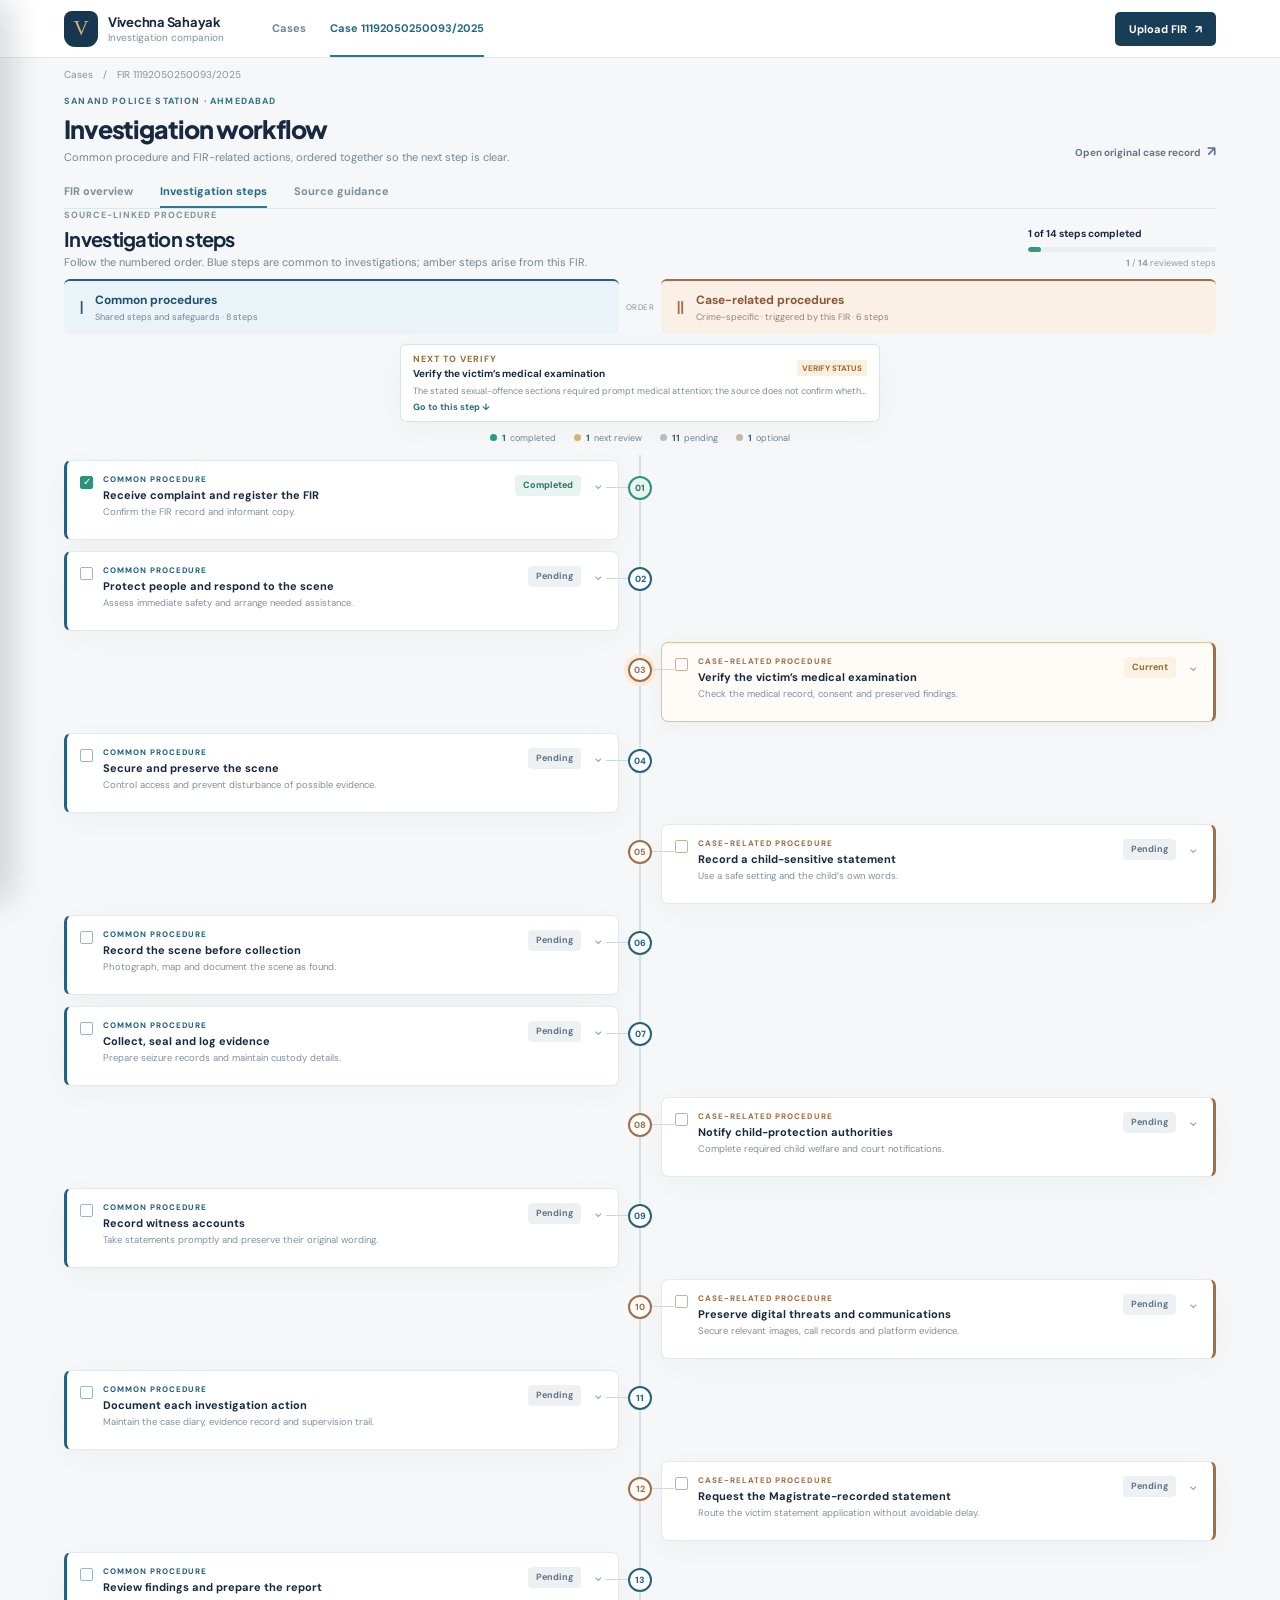
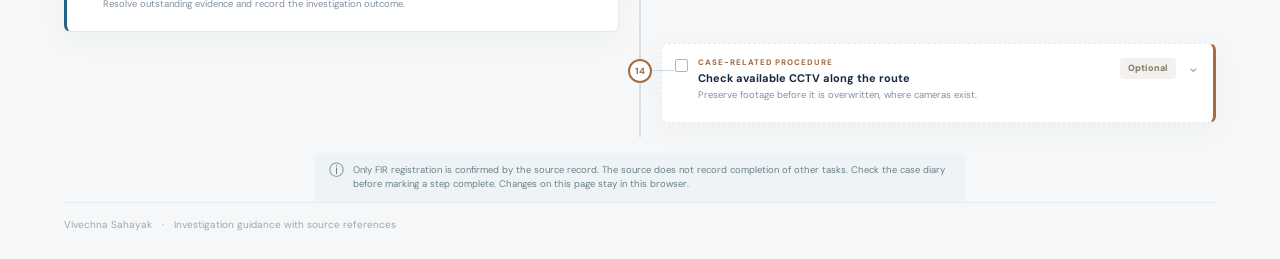
==== docs/cases/11192050250093-2025/index.html @ 2b7b2e68 "Integrate investigation timeline into case website" ====
<!doctype html>
<html lang="en">
<head>
  <meta charset="utf-8">
  <meta name="viewport" content="width=device-width, initial-scale=1">
  <meta name="theme-color" content="#15334b">
  <meta name="description" content="Case investigation workflow with clearly separated common and FIR-related procedures.">
  <title>Investigation workflow · FIR 11192050250093/2025 · Vivechna Sahayak</title>
  <link rel="icon" href="../../favicon.svg" type="image/svg+xml">
  <link rel="stylesheet" href="../../styles.css">
  <link rel="stylesheet" href="../../case.css">
</head>
<body class="case-page" data-case-data="../../case-data.json">
  <div class="shell">
    <div class="nav-edge" id="nav-edge"><button class="menu-trigger" id="menu-trigger" type="button" aria-label="Open case navigation" aria-controls="case-sidebar" aria-expanded="false"><span aria-hidden="true">☰</span></button><button class="nav-backdrop" id="nav-backdrop" type="button" aria-label="Close case navigation"></button>
      <aside class="sidebar" id="case-sidebar" aria-label="Case navigation"><a class="brand" href="../../index.html"><span class="brand-mark">V</span><span><strong>VIVECHNA SAHAYAK</strong><small>Investigation companion</small></span></a><div class="side-label">CASE NAVIGATION</div><nav class="side-nav" aria-label="Page sections"><a href="../../index.html"><span class="nav-icon">⌂</span> All cases</a><a href="#overview"><span class="nav-icon">⌑</span> FIR overview</a><a href="#workflow" class="active"><span class="nav-icon">Ⅱ</span> Investigation steps</a><a href="#library"><span class="nav-icon">▤</span> Source guidance</a></nav><div class="side-foot"><span class="secure-dot"></span> Local planning view <small>Completion changes stay in this browser.</small></div></aside>
    </div>
    <main id="top" class="main-content">
      <header class="site-header"><div class="header-inner"><a class="site-brand" href="../../index.html"><span class="site-brand-mark">V</span><span><strong>Vivechna Sahayak</strong><small>Investigation companion</small></span></a><nav aria-label="Main navigation"><a href="../../index.html">Cases</a><a class="active" href="#overview" aria-current="page">Case 11192050250093/2025</a></nav><a class="header-upload" href="http://200.234.38.244/">Upload FIR <span aria-hidden="true">↗</span></a></div></header>
      <div class="case-container">
        <div class="breadcrumb-row"><a href="../../index.html">Cases</a><span>/</span> FIR 11192050250093/2025</div>
        <div id="load-error" class="load-error" role="alert" hidden>Case guidance could not be loaded. Refresh this page to try again.</div>
        <div class="case-heading"><div><div class="eyebrow">SANAND POLICE STATION · AHMEDABAD</div><h1>Investigation workflow</h1><p>Common procedure and FIR-related actions, ordered together so the next step is clear.</p></div><a class="source-link" href="http://200.234.38.244/cases/11192050250093-2025/index.html" target="_blank" rel="noopener noreferrer">Open original case record <span aria-hidden="true">↗</span></a></div>
        <nav class="case-tabs" id="case-tabs" role="tablist" aria-label="Case sections"><a href="#overview" id="tab-overview" role="tab" aria-controls="overview" aria-selected="false">FIR overview</a><a href="#workflow" id="tab-workflow" role="tab" class="active" aria-controls="workflow" aria-selected="true">Investigation steps</a><a href="#library" id="tab-library" role="tab" aria-controls="library" aria-selected="false">Source guidance</a></nav>

        <section id="overview" class="fir-overview" role="tabpanel" aria-labelledby="tab-overview" hidden><div class="overview-title"><span class="overview-symbol">§</span><div><span class="label">FIR OVERVIEW</span><h2 id="overview-heading">11192050250093/2025</h2><p>Sanand Police Station · Ahmedabad District</p></div></div><div class="overview-route"><span class="label">CASE-RELATED ROUTE</span><strong>Child sexual offences · POCSO</strong><small>Also review abduction and digital evidence actions</small></div><div class="overview-sections"><span class="label">SECTIONS STATED ON FIR</span><p id="section-list">Loading…</p></div></section>

        <section class="workflow-section" id="workflow" role="tabpanel" aria-labelledby="tab-workflow"><div class="workflow-heading"><div><span class="label">SOURCE-LINKED PROCEDURE</span><h2 id="workflow-heading">Investigation steps</h2><p>Follow the numbered order. Blue steps are common to investigations; amber steps arise from this FIR.</p></div><div class="progress-compact"><strong id="progress-copy">1 of 14 steps completed</strong><div class="progress-track" role="progressbar" aria-label="Investigation progress" aria-valuemin="0" aria-valuemax="14" aria-valuenow="1" id="progress-bar"><span id="progress-fill"></span></div><span><b id="progress-done">1</b> / <b id="progress-total">14</b> reviewed steps</span></div></div>
          <div class="classification" aria-label="Procedure categories"><div class="classification-common"><span class="classification-icon" aria-hidden="true">Ⅰ</span><div><strong>Common procedures</strong><small>Shared steps and safeguards · <span id="general-count">8 steps</span></small></div></div><span class="classification-middle">ORDER</span><div class="classification-specific"><span class="classification-icon" aria-hidden="true">Ⅱ</span><div><strong>Case-related procedures</strong><small>Crime-specific · triggered by this FIR · <span id="specific-count">6 steps</span></small></div></div></div>
          <div class="timeline-now"><span class="label">NEXT TO VERIFY</span><strong id="next-title">Loading case guidance…</strong><span id="next-time"></span><p id="next-reason"></p><button id="jump-next" type="button">Go to this step <span aria-hidden="true">↓</span></button></div>
          <div class="status-guide" aria-label="Step status legend"><span><i class="key-dot done"></i><b id="count-complete">1</b> completed</span><span><i class="key-dot current"></i><b id="count-current">1</b> next review</span><span><i class="key-dot pending"></i><b id="count-pending">11</b> pending</span><span><i class="key-dot optional"></i><b id="count-optional">1</b> optional</span></div>
          <div class="timeline-track" id="timeline-rows" aria-label="Investigation procedure timeline"></div>
          <div class="record-note"><span aria-hidden="true">ⓘ</span><p>Only FIR registration is confirmed by the source record. The source does not record completion of other tasks. Check the case diary before marking a step complete. Changes on this page stay in this browser.</p></div>
        </section>

        <section class="library" id="library" role="tabpanel" aria-labelledby="tab-library" hidden><div class="library-heading"><div><div class="section-kicker">COMPLETE SOURCE MATERIAL</div><h2>Full investigation guidance</h2><p id="library-intro">All original guidance entries remain available here, including detailed actions, legal basis and citations.</p></div><span class="library-total" id="library-total"></span></div><div class="library-controls"><label class="search-wrap"><span aria-hidden="true">⌕</span><span class="sr-only">Search guidance</span><input id="library-search" type="search" placeholder="Search steps, sections, sources…"></label><select id="library-group" aria-label="Filter guidance group"><option value="">All groups</option></select></div><div id="library-results" class="library-results" aria-live="polite"></div><button id="library-more" class="more-button" type="button" hidden>Show more guidance</button><p class="library-footnote"><span id="source-count">854</span> redacted source entries · <a href="http://200.234.38.244/cases/11192050250093-2025/index.html" target="_blank" rel="noopener noreferrer">Open full original case record ↗</a></p></section>
      </div>
      <footer class="footer">Vivechna Sahayak <span>·</span> Investigation guidance with source references</footer>
    </main>
  </div>
  <script src="../../app.js" defer></script>
</body>
</html>
---- docs/styles.css ----
@import url('https://fonts.googleapis.com/css2?family=DM+Sans:wght@400;500;600;700&family=Plus+Jakarta+Sans:wght@500;600;700;800&display=swap');
:root{--ink:#172940;--muted:#6d7d8f;--navy:#122338;--navy-2:#1d344e;--line:#e4e9ec;--paper:#fff;--bg:#f6f8f8;--teal:#178579;--teal-soft:#e8f4f1;--gold:#d9aa67;--amber:#ad7333;--amber-soft:#fbf4e8;--shadow:0 7px 30px rgba(25,50,67,.035);font-family:'DM Sans',Arial,sans-serif;color:var(--ink);background:var(--bg)}*{box-sizing:border-box}html{scroll-behavior:smooth}body{margin:0;min-width:320px}button,input,select{font:inherit}button{cursor:pointer}a{color:inherit;text-decoration:none}.sr-only{position:absolute;width:1px;height:1px;padding:0;margin:-1px;overflow:hidden;clip:rect(0,0,0,0);white-space:nowrap;border:0}.shell{display:flex;min-height:100vh}.sidebar{width:248px;flex:0 0 248px;background:var(--navy);color:#eff4f7;position:sticky;top:0;height:100vh;padding:32px 15px 24px;display:flex;flex-direction:column}.brand{display:flex;align-items:center;gap:11px;padding:0 14px 35px}.brand-mark{display:grid;place-items:center;width:33px;height:39px;border:1.5px solid var(--gold);border-radius:10px 10px 14px 14px;color:var(--gold);font-family:Georgia,serif;font-size:19px;font-weight:700}.brand strong{display:block;font-size:11px;letter-spacing:.11em}.brand small{display:block;color:#91a4b6;font-size:10px;margin-top:3px}.side-label{font-size:9px;letter-spacing:.18em;font-weight:700;color:#91a4b6;padding:0 16px 12px}.case-nav-card{display:flex;gap:9px;align-items:flex-start;background:#1e344a;border:1px solid #2a4259;border-radius:9px;padding:13px 11px;margin:0 3px 23px}.case-dot{height:7px;width:7px;border-radius:50%;background:#7bc9af;box-shadow:0 0 0 3px #385b5c;margin-top:5px;flex:0 0 auto}.case-nav-card strong{display:block;font-size:10px;font-weight:700;line-height:1.5}.case-nav-card small{display:block;color:#aebfcc;font-size:10px;margin-top:3px}.side-nav{display:grid;gap:3px}.side-nav a{height:40px;display:flex;align-items:center;gap:13px;padding:0 15px;border-radius:6px;color:#afc0ce;font-size:12px;font-weight:600}.side-nav a:hover,.side-nav a:focus-visible{background:#233b54;color:#fff}.side-nav a.active{background:#29445d;color:#fff;box-shadow:inset 3px 0 var(--gold)}.nav-icon{width:17px;text-align:center;font-family:Georgia,serif;font-size:16px;color:#98b4c6}.side-foot{margin-top:auto;color:#d8e3e9;border-top:1px solid #2b4257;padding:20px 14px 0;font-size:11px;line-height:1.5}.side-foot small{display:block;color:#8da2b3;margin:5px 0 0 13px;font-size:10px}.secure-dot{display:inline-block;width:6px;height:6px;background:#7bc9af;border-radius:50%;margin-right:7px}.main-content{min-width:0;flex:1;padding:0 42px}.topbar{height:72px;display:flex;align-items:center;justify-content:space-between;border-bottom:1px solid var(--line);gap:12px}.breadcrumbs{color:#8794a1;font-size:11px;white-space:nowrap;overflow:hidden;text-overflow:ellipsis}.breadcrumbs span{padding:0 10px;color:#c2cbd1}.breadcrumbs strong{color:#52687b;font-weight:700}.source-link{font-size:11px;font-weight:700;color:#61778b;white-space:nowrap}.source-link:hover{text-decoration:underline}.source-link span{font-size:14px;margin-left:4px}.page-intro{display:flex;align-items:end;justify-content:space-between;gap:20px;padding:35px 0 26px}.eyebrow,.section-kicker{font-size:10px;letter-spacing:.15em;color:#99734b;font-weight:800}.eyebrow-line{display:inline-block;width:15px;height:1px;background:var(--gold);vertical-align:middle;margin-right:7px}.eyebrow-separator{padding:0 5px;color:#aeb9c0}h1,h2,h3,p{margin-top:0}h1,h2,h3{font-family:'Plus Jakarta Sans',Arial,sans-serif}h1{font-size:31px;letter-spacing:-.045em;margin:9px 0 7px;font-weight:800}.page-intro p{font-size:12px;color:var(--muted);margin:0;max-width:600px;line-height:1.7}.case-id{text-align:right;white-space:nowrap;padding-bottom:1px}.case-id small{display:block;font-size:9px;letter-spacing:.13em;color:#8b99a5;font-weight:800}.case-id strong{display:block;font-size:13px;margin:7px 0 2px;letter-spacing:.01em}.case-id span{font-size:11px;color:var(--muted)}.case-strip{background:#fff;border:1px solid var(--line);border-radius:9px;box-shadow:var(--shadow);display:flex;align-items:center;justify-content:space-between;gap:18px;padding:15px 20px;margin-bottom:27px}.case-strip>div:first-child{display:flex;align-items:center;gap:14px}.strip-icon{width:37px;height:37px;border-radius:7px;display:grid;place-items:center;color:#285f67;background:#eaf4f2;font-family:Georgia,serif;font-size:20px}.case-strip small{display:block;font-size:9px;color:var(--teal);font-weight:800;letter-spacing:.12em;margin-bottom:4px}.case-strip strong{font-size:12px}.case-strip p{font-size:10px;color:var(--muted);margin:3px 0 0}.case-strip-meta{text-align:right;border-left:1px solid var(--line);padding-left:20px;max-width:310px}.case-strip-meta span{display:block;color:#95a0a9;font-size:9px;margin-bottom:5px}.case-strip-meta strong{font-size:10px;line-height:1.5}.workspace{display:grid;grid-template-columns:minmax(0,1fr) 250px;gap:27px;align-items:start;max-width:1450px;margin:auto}.workflow-column{min-width:0}.attention-card{min-height:119px;background:#fefcf7;border:1px solid #eadcc2;border-left:3px solid var(--gold);box-shadow:var(--shadow);border-radius:8px;padding:21px 21px 17px;display:flex;gap:15px;position:relative;margin-bottom:31px}.attention-icon{width:29px;height:29px;flex:0 0 auto;border-radius:6px;background:#f9ecd7;color:#9b6d34;display:grid;place-items:center;font-size:17px}.attention-label{font-size:9px;letter-spacing:.13em;font-weight:800;color:#aa7b42;margin-bottom:6px}.attention-card h2{font-size:14px;line-height:1.4;letter-spacing:-.015em;margin:0 110px 5px 0}.attention-card p{font-size:11px;line-height:1.5;color:#6f7a83;margin:0 90px 5px 0}.text-action{border:0;background:none;color:#91622c;font-size:10px;font-weight:800;padding:0}.text-action:hover{text-decoration:underline}.text-action span{margin-left:3px}.attention-time{position:absolute;top:22px;right:20px;background:#fbf0df;color:#986c35;font-size:9px;font-weight:800;padding:5px 8px;border-radius:4px}.section-heading{display:flex;align-items:flex-start;gap:13px;margin-bottom:15px;scroll-margin-top:24px}.section-heading.second{margin-top:35px}.section-no{width:32px;height:32px;flex:0 0 32px;background:#e5eaf0;color:#365370;border-radius:6px;display:grid;place-items:center;font-size:11px;font-weight:800}.section-no.teal{background:#e5f2ef;color:var(--teal)}.teal-text{color:var(--teal)}.section-kicker{font-size:9px;letter-spacing:.14em;margin:0 0 5px}.section-heading h2,.library h2{font-size:17px;letter-spacing:-.03em;margin:0 0 4px}.section-heading p,.library-heading p{font-size:10.5px;color:#87939e;line-height:1.6;margin:0}.step-count{margin-left:auto;font-size:10px;color:#657889;background:#edf0f2;border-radius:4px;white-space:nowrap;padding:5px 7px}.timeline{position:relative;padding-left:17px}.timeline:before{content:'';position:absolute;left:10px;top:19px;bottom:26px;width:1px;background:#d9e2e6}.timeline.specific-line:before{background:#d5e9e4}.step-item{position:relative;margin-bottom:8px}.step-node{position:absolute;left:-17px;top:20px;width:21px;height:21px;background:var(--bg);border-radius:50%;z-index:2;display:grid;place-items:center;color:#a3b0b9;font-weight:800;font-size:11px}.step-item.complete .step-node{background:var(--teal);color:#fff;font-size:12px}.step-item.current .step-node{background:#eac58d;color:#5b462d;border:3px solid var(--bg);box-shadow:0 0 0 2px #e5c58f}.step-card{display:block;background:var(--paper);border:1px solid var(--line);border-radius:7px;box-shadow:var(--shadow);overflow:hidden}.step-item.current .step-card{border-color:#dec69d;box-shadow:0 4px 17px rgba(177,132,72,.07)}.step-item.specific.current .step-card{border-color:#a9d6ce}.step-item.optional .step-card{border-style:dashed}.step-card summary{list-style:none;display:flex;align-items:center;gap:12px;padding:15px 15px;cursor:pointer;min-height:66px}.step-card summary::-webkit-details-marker{display:none}.step-card summary:hover{background:#fafcfc}.step-order{font-size:10px;color:#9aa7b0;font-weight:800;min-width:19px}.step-main{flex:1;min-width:0}.step-main strong{display:block;font-size:11.5px;line-height:1.35;font-weight:700}.step-main small{display:block;color:#81909e;font-size:10px;margin-top:4px;line-height:1.4}.badge{font-size:9px;font-weight:800;line-height:1;white-space:nowrap;padding:6px 8px;border-radius:4px}.badge.complete{color:#247c6e;background:#e8f4f0}.badge.current{color:#9c6d32;background:#fcf2e3}.badge.pending{color:#657688;background:#eef1f4}.badge.optional{color:#857868;background:#f3f1ee}.chevron{color:#9eabb5;margin-left:1px;font-size:15px;transition:transform .2s}.step-card[open] .chevron{transform:rotate(180deg)}.step-detail{border-top:1px solid var(--line);padding:14px 17px 16px 46px;color:#4f6172}.step-detail p{font-size:11px;line-height:1.6;margin:0 0 12px}.detail-label{font-size:9px;font-weight:800;letter-spacing:.11em;color:#8492a0;margin:0 0 7px}.source-actions{display:grid;gap:6px;padding-left:15px;margin:0 0 13px;font-size:10.5px;line-height:1.5}.source-actions li{padding-left:2px}.source-citations{display:flex;flex-wrap:wrap;gap:5px;margin:0 0 12px}.citation-tag{background:#eef2f4;color:#596d7e;border-radius:4px;font-size:9px;padding:4px 6px}.detail-foot{display:flex;align-items:center;justify-content:space-between;gap:10px}.detail-foot small{font-size:9.5px;color:#81909d}.complete-button{border:1px solid #bcd6cf;background:#f4faf8;border-radius:4px;color:#217a6e;font-size:10px;font-weight:800;padding:7px 10px;white-space:nowrap}.complete-button:hover{background:#e6f3ee}.complete-button.undo{color:#667b89;border-color:#d9e1e5;background:#fff}.insight-column{position:sticky;top:22px;display:grid;gap:13px}.progress-panel,.context-panel{background:#fff;border:1px solid var(--line);border-radius:8px;padding:19px;box-shadow:var(--shadow)}.panel-top{display:flex;justify-content:space-between;align-items:center;color:#7e8d9b;font-size:9px;font-weight:800;letter-spacing:.13em}.panel-more{font-size:19px;line-height:.5;color:#a9b5bd}.progress-number{margin-top:22px;display:flex;align-items:baseline;gap:6px}.progress-number strong{font-family:'Plus Jakarta Sans';font-size:37px;letter-spacing:-.07em;line-height:1}.progress-number span{font-size:13px;color:#99a5af}.progress-panel>p{font-size:10px;color:#83909a;margin:8px 0 14px}.progress-track{height:6px;background:#e9eff0;border-radius:99px;overflow:hidden}.progress-track span{display:block;background:#2b9a89;width:7.14%;height:100%;border-radius:99px;transition:width .2s}.progress-breakdown{display:grid;gap:12px;margin-top:21px;font-size:10px;color:#71818f}.progress-breakdown>span{display:flex;align-items:center;gap:7px}.progress-breakdown b{color:#2d4252;font-weight:700}.key-dot{display:inline-block;width:7px;height:7px;border-radius:50%;margin-right:1px}.key-dot.done{background:#2a9b8d}.key-dot.current{background:#dab377}.key-dot.pending{background:#b5c0c8}.context-panel{padding:19px}.context-panel dl{margin:18px 0 0}.context-panel dl div{display:flex;align-items:start;justify-content:space-between;gap:8px;margin-top:14px}.context-panel dt{font-size:10px;color:#9aa5ae}.context-panel dd{font-size:10px;color:#344c61;text-align:right;margin:0;font-weight:700}.status-note{display:flex;gap:8px;color:#7f8d98;padding:8px 6px;font-size:10px;line-height:1.6}.status-note span{font-size:15px;flex:0 0 auto}.status-note p{margin:0}.library{margin:39px 0 55px;border:1px solid var(--line);background:#fff;border-radius:8px;box-shadow:var(--shadow);padding:21px;scroll-margin-top:24px}.library-heading{display:flex;gap:15px;justify-content:space-between}.library-total{font-size:9px;white-space:nowrap;padding:6px 8px;height:max-content;border-radius:4px;background:#ecf1f2;color:#607687}.library-controls{display:flex;gap:8px;margin:18px 0 11px}.search-wrap{display:flex;align-items:center;gap:7px;border:1px solid #dce4e7;border-radius:5px;padding:0 10px;flex:1;color:#8499a7}.search-wrap span{font-size:20px}.search-wrap input{border:0;outline:none;background:transparent;min-width:0;width:100%;height:36px;font-size:11px;color:var(--ink)}.library select{height:38px;max-width:190px;border:1px solid #dce4e7;background:#fff;color:#50687a;border-radius:5px;font-size:10px;padding:0 8px}.library-result{border-top:1px solid #eef1f2}.library-result summary{list-style:none;display:flex;gap:9px;align-items:flex-start;padding:11px 2px;cursor:pointer}.library-result summary::-webkit-details-marker{display:none}.library-result summary:hover{color:#187f73}.library-result .result-arrow{font-size:12px;color:#8294a1;margin-top:1px}.library-result summary span:nth-child(2){flex:1}.library-result strong{display:block;font-size:11px;line-height:1.4}.library-result small{font-size:9px;color:#8798a5}.result-status{font-size:9px;color:#607588;background:#f0f3f4;border-radius:3px;padding:4px 6px;white-space:nowrap}.result-detail{padding:0 17px 13px;font-size:10.5px;color:#51677a;line-height:1.65}.result-detail p{margin:0 0 8px}.result-detail ul{padding-left:18px;margin:7px 0}.result-detail li{margin-bottom:4px}.result-detail h4{font-size:9px;letter-spacing:.08em;color:#7c8f9b;margin:12px 0 4px;text-transform:uppercase}.result-detail .citation-tag{display:inline-block;margin:2px 3px 2px 0}.more-button{width:100%;border:1px solid #dce5e8;border-radius:5px;background:#fff;color:#3d6470;font-size:10px;font-weight:800;padding:10px;margin-top:14px}.more-button:hover{background:#f4f8f8}.empty-results{font-size:11px;color:#7d8c98;padding:18px 0}.footer{font-size:10px;color:#9ba8b1;border-top:1px solid var(--line);padding:19px 0 30px;max-width:1450px;margin:auto}.footer span{padding:0 7px}.load-error{margin-top:15px;background:#fff3e8;color:#915329;border:1px solid #e9c49c;border-radius:5px;padding:12px;font-size:12px}
@media(max-width:1180px){.main-content{padding:0 28px}.workspace{grid-template-columns:minmax(0,1fr) 230px;gap:17px}.sidebar{width:220px;flex-basis:220px}.case-id{display:none}}
@media(max-width:900px){.sidebar{width:74px;flex-basis:74px;align-items:center;padding:20px 7px}.brand{padding:0 0 25px}.brand strong,.brand small,.side-label,.case-nav-card,.side-nav a:not(.active),.side-foot{display:none}.side-nav a.active{font-size:0;padding:0;width:42px;justify-content:center}.side-nav a.active .nav-icon{font-size:20px}.main-content{padding:0 22px}.workspace{grid-template-columns:1fr}.insight-column{position:static;grid-row:1;grid-template-columns:1fr 1fr}.status-note{grid-column:1/-1}.progress-panel,.context-panel{min-height:180px}}
@media(max-width:620px){.shell{display:block}.sidebar{position:static;width:100%;height:auto;display:flex;flex-direction:row;justify-content:space-between;padding:9px 14px}.brand{padding:0}.brand strong,.brand small{display:block}.side-nav{display:flex;gap:3px}.side-nav a{display:flex!important;width:32px!important;height:32px!important;font-size:0!important;padding:0!important;justify-content:center}.side-nav a .nav-icon{font-size:16px!important}.main-content{padding:0 15px}.topbar{height:50px}.breadcrumbs{font-size:9px}.source-link{font-size:9px}.page-intro{padding:23px 0 18px}.page-intro h1{font-size:26px}.page-intro p{font-size:11px}.case-strip{display:block;padding:13px;margin-bottom:17px}.case-strip-meta{max-width:none;text-align:left;margin-top:12px;padding:10px 0 0;border-left:0;border-top:1px solid var(--line)}.insight-column{grid-template-columns:1fr 1fr;gap:8px}.progress-panel,.context-panel{padding:12px;min-height:0}.progress-number{margin-top:13px}.progress-number strong{font-size:27px}.progress-breakdown{gap:6px;margin-top:12px}.context-panel dl{margin-top:11px}.context-panel dl div{margin-top:9px;display:block}.context-panel dd{text-align:left;margin-top:2px}.attention-card{margin-bottom:22px;padding:15px}.attention-card h2,.attention-card p{margin-right:0}.attention-time{position:static;align-self:start;white-space:nowrap}.section-heading h2,.library h2{font-size:15px}.step-count{display:none}.step-card summary{gap:8px;padding:12px 10px}.badge{font-size:8px;padding:5px 6px}.step-main strong{font-size:11px}.step-detail{padding:12px 12px 14px 38px}.library{padding:15px}.library-controls{display:block}.library select{margin-top:7px;max-width:none;width:100%}.footer{padding-bottom:20px}}
@media(prefers-reduced-motion:reduce){html{scroll-behavior:auto}.progress-track span,.chevron{transition:none}}
.key-dot.optional{background:#c8b9a3}.complete-button:disabled{cursor:default;opacity:.7}

/* The case workflow is one view within the wider system: navigation overlays it. */
.shell{display:block}
.main-content{width:100%;padding-inline:clamp(20px,3.2vw,54px)}
.nav-edge{position:fixed;inset:0 auto 0 0;width:14px;z-index:50}
.menu-trigger{position:absolute;inset:0 auto 0 0;width:14px;height:100%;padding:0;border:0;background:transparent;color:transparent;z-index:2}
.menu-trigger span{display:none}
.menu-trigger:focus-visible{width:34px;height:34px;background:var(--navy);color:#fff;outline:2px solid var(--gold);outline-offset:1px}
.menu-trigger:focus-visible span{display:inline}
.nav-edge .sidebar{position:absolute;inset:0 auto 0 0;display:flex;flex-direction:column;align-items:stretch;width:248px;height:100vh;min-height:0;padding:32px 15px 24px;transform:translateX(-100%);transition:transform .2s ease;box-shadow:12px 0 30px rgba(12,32,50,.16)}
.nav-edge.is-open{width:248px}
.nav-edge.is-open .sidebar{transform:translateX(0)}
.nav-edge .brand{padding:0 14px 35px}
.nav-edge .brand strong,.nav-edge .brand small,.nav-edge .side-label,.nav-edge .side-foot{display:block}
.nav-edge .case-nav-card{display:flex}
.nav-edge .side-nav{display:grid}
.nav-edge .side-nav a,.nav-edge .side-nav a:not(.active){display:flex;width:auto;height:40px;justify-content:flex-start;padding:0 15px;font-size:12px}
.nav-edge .side-nav a .nav-icon,.nav-edge .side-nav a.active .nav-icon{font-size:16px}
.nav-backdrop{visibility:hidden;pointer-events:none;position:fixed;inset:0;border:0;padding:0;background:rgba(12,32,50,.44);opacity:0}
@media(hover:hover) and (pointer:fine){.nav-edge:hover{width:248px}.nav-edge:hover .sidebar{transform:translateX(0)}}
@media(min-width:621px){.nav-edge:focus-within{width:248px}.nav-edge:focus-within .sidebar{transform:translateX(0)}}
@media(max-width:900px){.main-content{padding-inline:22px}.nav-edge .sidebar{width:248px;padding:32px 15px 24px}}
@media(max-width:620px){.main-content{padding-inline:15px}.topbar{padding-left:42px}.nav-edge{width:54px;height:50px;inset:0 auto auto 0}.nav-edge .sidebar{position:fixed;width:min(260px,calc(100vw - 42px));padding:32px 15px 24px;z-index:2}.nav-edge.is-open{width:min(260px,calc(100vw - 42px));height:100vh}.nav-edge.is-open .nav-backdrop{visibility:visible;pointer-events:auto;opacity:1}.menu-trigger{position:fixed;top:8px;left:10px;width:34px;height:34px;border:1px solid var(--line);border-radius:5px;background:#fff;color:var(--navy);font-size:16px;box-shadow:var(--shadow);z-index:3}.menu-trigger span{display:inline}.nav-edge.is-open .menu-trigger{left:min(210px,calc(100vw - 92px));background:var(--navy);color:#fff;border-color:#466078}.nav-edge .side-nav a,.nav-edge .side-nav a:not(.active){display:flex!important;width:auto!important;height:40px!important;font-size:12px!important;padding:0 15px!important;justify-content:flex-start}.nav-edge .brand{padding:0 14px 35px}.nav-edge .brand strong,.nav-edge .brand small,.nav-edge .side-label,.nav-edge .side-foot{display:block}.nav-edge .case-nav-card{display:flex}}
@media(prefers-reduced-motion:reduce){.nav-edge .sidebar{transition:none}}
---- docs/case.css ----
:root{--common:#236282;--common-soft:#eaf3f8;--related:#a66c43;--related-soft:#fbf0e6}
.case-page{background:#f5f7f8}.main-content{padding:0;min-width:0}.site-header{height:70px;background:#fff;border-bottom:1px solid #e1e8eb}.header-inner{max-width:1200px;height:100%;margin:auto;padding:0 24px;display:flex;align-items:center;gap:48px}.site-brand{display:flex;align-items:center;gap:10px;white-space:nowrap}.site-brand-mark{width:34px;height:36px;display:grid;place-items:center;background:#17364f;color:#d8ae72;border-radius:8px 8px 11px 11px;font-family:Georgia,serif;font-size:21px}.site-brand strong{display:block;font-family:'Plus Jakarta Sans',Arial,sans-serif;font-size:13px;letter-spacing:-.02em}.site-brand small{display:block;font-size:10px;color:#80919f;margin-top:1px}.site-header nav{display:flex;align-items:center;gap:24px;height:100%}.site-header nav a{display:flex;align-items:center;height:100%;font-size:11px;font-weight:700;color:#728493;border-bottom:2px solid transparent;white-space:nowrap}.site-header nav a.active,.site-header nav a:hover{color:#246984;border-color:#287998}.header-upload{display:inline-flex;gap:8px;align-items:center;margin-left:auto;background:#183d57;color:#fff;border-radius:5px;padding:10px 14px;font-size:11px;font-weight:700;white-space:nowrap}.header-upload:hover{background:#0f3048}.case-container{max-width:1200px;margin:auto;padding:0 24px}.breadcrumb-row{display:flex;gap:10px;align-items:center;color:#8293a0;font-size:10px;padding:19px 0 0}.breadcrumb-row a:hover{text-decoration:underline}.case-heading{display:flex;justify-content:space-between;align-items:end;gap:20px;padding:22px 0 17px}.case-heading .eyebrow{font-size:9px;letter-spacing:.13em;color:#35738d;font-weight:800}.case-heading h1{font-size:27px;margin:6px 0 5px}.case-heading p{font-size:11px;color:#748694;margin:0}.case-heading .source-link{font-size:10px;margin-bottom:4px}.case-tabs{display:flex;gap:27px;border-bottom:1px solid #dde6e9}.case-tabs a{font-size:11px;font-weight:700;color:#7b8e9b;padding:11px 0;border-bottom:2px solid transparent}.case-tabs a.active,.case-tabs a:hover{color:#246981;border-color:#2c7895}.fir-overview{scroll-margin-top:20px;background:#fff;border:1px solid #dfe7eb;border-radius:7px;display:grid;grid-template-columns:1.25fr 1.25fr 1fr;align-items:center;margin:20px 0 27px;box-shadow:var(--shadow)}.fir-overview>div{padding:17px 20px;min-width:0}.fir-overview>div+div{border-left:1px solid #e7ecee}.overview-title{display:flex;align-items:center;gap:12px}.overview-symbol{width:35px;height:35px;flex:0 0 35px;display:grid;place-items:center;background:#eaf4f7;color:#2b708b;border-radius:6px;font-family:Georgia,serif;font-size:20px}.label{display:block;font-size:9px;letter-spacing:.11em;font-weight:800;color:#8495a0}.overview-title h2{font-size:12px;margin:4px 0 2px;letter-spacing:-.02em}.overview-title p{font-size:10px;color:#718492;margin:0}.overview-route strong{display:block;font-size:11px;margin:6px 0 2px;color:#8d603a}.overview-route small{display:block;font-size:9px;color:#8797a2}.overview-sections p{font-size:10px;line-height:1.5;margin:5px 0 0;color:#344e5f}.workflow-section{scroll-margin-top:20px}.workflow-heading{display:flex;justify-content:space-between;align-items:end;gap:25px;margin:0 0 16px}.workflow-heading h2{font-size:20px;letter-spacing:-.035em;margin:5px 0 4px}.workflow-heading p{font-size:11px;color:#748693;margin:0}.progress-compact{width:188px;flex:0 0 188px}.progress-compact strong{display:block;font-size:10px;margin-bottom:7px}.progress-compact .progress-track{height:5px}.progress-compact>span{display:block;text-align:right;color:#8b9ba5;font-size:9px;margin-top:5px}.classification{display:grid;grid-template-columns:minmax(0,1fr) 42px minmax(0,1fr);align-items:center;gap:0;margin-bottom:16px}.classification>div{height:61px;border-radius:6px;display:flex;align-items:center;gap:11px;padding:0 15px}.classification-common{background:var(--common-soft);border-top:2px solid var(--common)}.classification-specific{background:var(--related-soft);border-top:2px solid var(--related)}.classification-icon{font-family:Georgia,serif;font-size:18px;color:var(--common)}.classification-specific .classification-icon{color:var(--related)}.classification strong{display:block;font-size:12px;color:#1d526b}.classification-specific strong{color:#895737}.classification small{display:block;color:#718693;font-size:9px;margin-top:3px}.classification-specific small{color:#9a806e}.classification-middle{text-align:center;font-size:8px;color:#81919d;letter-spacing:.05em}.timeline-now{width:290px;max-width:100%;margin:0 auto 14px;background:#fff;border:1px solid #d9e3e7;border-radius:6px;padding:10px 14px;text-align:center;box-shadow:var(--shadow);position:relative;z-index:2}.timeline-now .label{color:#9a703e}.timeline-now strong{display:block;font-size:11px;margin:4px 0}.timeline-now>span:last-of-type{display:inline-block;color:#a06a32;background:#fbf0e0;border-radius:3px;font-size:8px;font-weight:800;padding:3px 5px}.timeline-now p{font-size:9px;color:#788c99;line-height:1.4;margin:5px 0}.timeline-now button{border:0;background:none;color:#2c7189;font-size:9px;font-weight:800;padding:0}.status-guide{display:flex;justify-content:center;gap:18px;color:#708492;font-size:9px;margin:5px 0 15px}.status-guide>span{display:flex;gap:4px;align-items:center}.status-guide b{font-weight:800;color:#445d6c}.timeline-track{position:relative;padding:5px 0 3px}.timeline-track:before{content:'';position:absolute;top:0;bottom:0;left:50%;width:2px;transform:translateX(-50%);background:#d6e0e4}.timeline-row{display:grid;grid-template-columns:minmax(0,1fr) 42px minmax(0,1fr);position:relative;align-items:start;margin:0 0 11px}.timeline-slot{grid-row:1;min-width:0}.timeline-row.common .timeline-slot{grid-column:1}.timeline-row.case-related .timeline-slot{grid-column:3}.timeline-marker{grid-column:2;grid-row:1;position:relative;z-index:2;display:grid;place-items:center;padding-top:16px}.timeline-marker:before{content:'';position:absolute;top:27px;width:22px;border-top:1px solid #c9d9e1}.timeline-row.common .timeline-marker:before{right:calc(50% + 12px)}.timeline-row.case-related .timeline-marker:before{left:calc(50% + 12px)}.timeline-marker span{width:24px;height:24px;border:2px solid var(--common);background:#fff;border-radius:50%;display:grid;place-items:center;color:var(--common);font-size:9px;font-weight:800}.timeline-row.case-related .timeline-marker span{border-color:var(--related);color:var(--related)}.timeline-row.complete .timeline-marker span{background:#e9f4ef;border-color:#2c927c;color:#267d6a}.timeline-row.current .timeline-marker span{box-shadow:0 0 0 4px #faebd9}.timeline-blank{grid-row:1}.timeline-row.common .timeline-blank{grid-column:3}.timeline-row.case-related .timeline-blank{grid-column:1}.timeline-row .step-card{border-radius:7px;box-shadow:var(--shadow)}.timeline-row.common .step-card{border-left:3px solid var(--common)}.timeline-row.case-related .step-card{border-right:3px solid var(--related)}.timeline-row.current .step-card{background:#fffcf8;border-color:#dec398}.timeline-row.current.case-related .step-card{border-right-color:var(--related)}.timeline-row .step-card summary{min-height:92px;padding:13px;gap:10px;align-items:start}.timeline-row .step-order{display:none}.timeline-row .step-main strong{font-size:11px;margin:4px 0}.timeline-row .step-main small{font-size:9.5px}.type-label{display:block;font-size:8px;font-weight:800;letter-spacing:.12em;color:var(--common);text-transform:uppercase}.case-related .type-label{color:var(--related)}.timeline-row .badge{margin-top:1px}.timeline-row .chevron{margin-top:0}.timeline-row .step-detail{padding:13px 15px;border-top:1px solid #e7edef}.record-note{display:flex;gap:9px;max-width:650px;margin:16px auto 0;padding:10px 14px;background:#eef4f5;color:#69808c;border-radius:5px}.record-note span{font-size:15px;line-height:1}.record-note p{font-size:9.5px;line-height:1.55;margin:0}.library{max-width:none;margin:36px 0 45px;scroll-margin-top:20px}.library-footnote{border-top:1px solid #edf1f3;margin:14px 0 0;padding-top:11px;color:#8a9aa5;font-size:9px}.library-footnote a{color:#30738c;font-weight:700}.library-footnote a:hover{text-decoration:underline}.footer{max-width:1152px;margin:auto;padding:15px 0 28px}.load-error{margin-bottom:10px}
@media(max-width:900px){.header-inner{gap:18px}.site-header nav{gap:12px}.case-container{padding:0 20px}.fir-overview{grid-template-columns:1fr 1fr}.overview-sections{grid-column:1/-1;border-top:1px solid #e7ecee}.fir-overview>div.overview-sections{border-left:0}.timeline-row .step-card summary{min-height:97px}.case-heading .source-link{display:none}}
@media(max-width:620px){.site-header{height:57px}.header-inner{padding:0 13px 0 57px;gap:10px}.site-brand strong{font-size:11px}.site-brand small{display:none}.site-brand-mark{width:27px;height:29px;font-size:17px}.site-header nav{display:none}.header-upload{padding:8px;font-size:10px}.case-container{padding:0 14px}.breadcrumb-row{padding-top:13px}.case-heading{padding:16px 0 14px}.case-heading h1{font-size:22px}.case-heading p{font-size:10px}.case-tabs{gap:18px}.case-tabs a{font-size:10px}.fir-overview{display:block;margin:14px 0 22px}.fir-overview>div{padding:12px 14px}.fir-overview>div+div{border-left:0;border-top:1px solid #e7ecee}.overview-sections{grid-column:auto}.workflow-heading{display:block}.workflow-heading h2{font-size:17px}.workflow-heading p{font-size:10px}.progress-compact{width:100%;margin-top:14px}.classification{grid-template-columns:1fr 12px 1fr;gap:0}.classification>div{padding:8px;min-height:62px;height:auto;gap:4px}.classification-icon,.classification-middle{display:none}.classification strong{font-size:10px}.classification small{font-size:8px;line-height:1.25}.timeline-now{margin-bottom:12px}.status-guide{flex-wrap:wrap;gap:7px 13px;font-size:9px}.timeline-track{padding-left:0}.timeline-track:before{left:18px;transform:none}.timeline-row{grid-template-columns:38px minmax(0,1fr);margin-bottom:9px}.timeline-row.common .timeline-slot,.timeline-row.case-related .timeline-slot{grid-column:2}.timeline-marker{grid-column:1;padding-top:14px}.timeline-marker:before{display:none}.timeline-blank{display:none}.timeline-marker span{width:23px;height:23px}.timeline-row .step-card summary{min-height:86px;padding:11px}.timeline-row .step-main strong{font-size:10px}.timeline-row .step-main small{font-size:9px}.timeline-row .badge{font-size:8px;padding:4px 5px}.timeline-row .chevron{display:none}.timeline-row.case-related .step-card{border-left:3px solid var(--related);border-right:1px solid var(--line)}.timeline-row.current.case-related .step-card{border-left-color:var(--related);border-right-color:var(--line)}.library{padding:14px}.footer{padding:15px}}
.card-check{display:grid;place-items:center;flex:0 0 13px;width:13px;height:13px;border:1.5px solid #9db4c1;border-radius:2px;color:#fff;font-size:10px;line-height:1;margin-top:2px}.case-related .card-check{border-color:#d0ae90}.timeline-row.complete .card-check{background:#2c927c;border-color:#2c927c}
[hidden]{display:none!important}
.case-tabs a:focus-visible{outline:2px solid #287998;outline-offset:3px}
@media(max-width:620px){.classification-specific{grid-column:3}}
@media(min-width:621px){.site-header{height:58px}.breadcrumb-row{padding-top:10px}.case-heading{padding:14px 0 12px}.case-heading h1{font-size:25px}.case-tabs a{padding:8px 0}.workflow-heading{margin-bottom:10px}.classification{margin-bottom:10px}.classification>div{height:55px}.timeline-now{display:grid;grid-template-columns:1fr auto;align-items:center;column-gap:8px;max-width:480px;width:480px;text-align:left;padding:8px 12px;margin-bottom:10px}.timeline-now .label{grid-column:1}.timeline-now strong{grid-column:1;margin:2px 0;font-size:10px}.timeline-now>span:last-of-type{grid-column:2;grid-row:1/3}.timeline-now p{grid-column:1/3;white-space:nowrap;overflow:hidden;text-overflow:ellipsis;margin:3px 0}.timeline-now button{grid-column:1/3;justify-self:start}.status-guide{margin:3px 0 11px}.timeline-row .step-card summary{min-height:78px}}
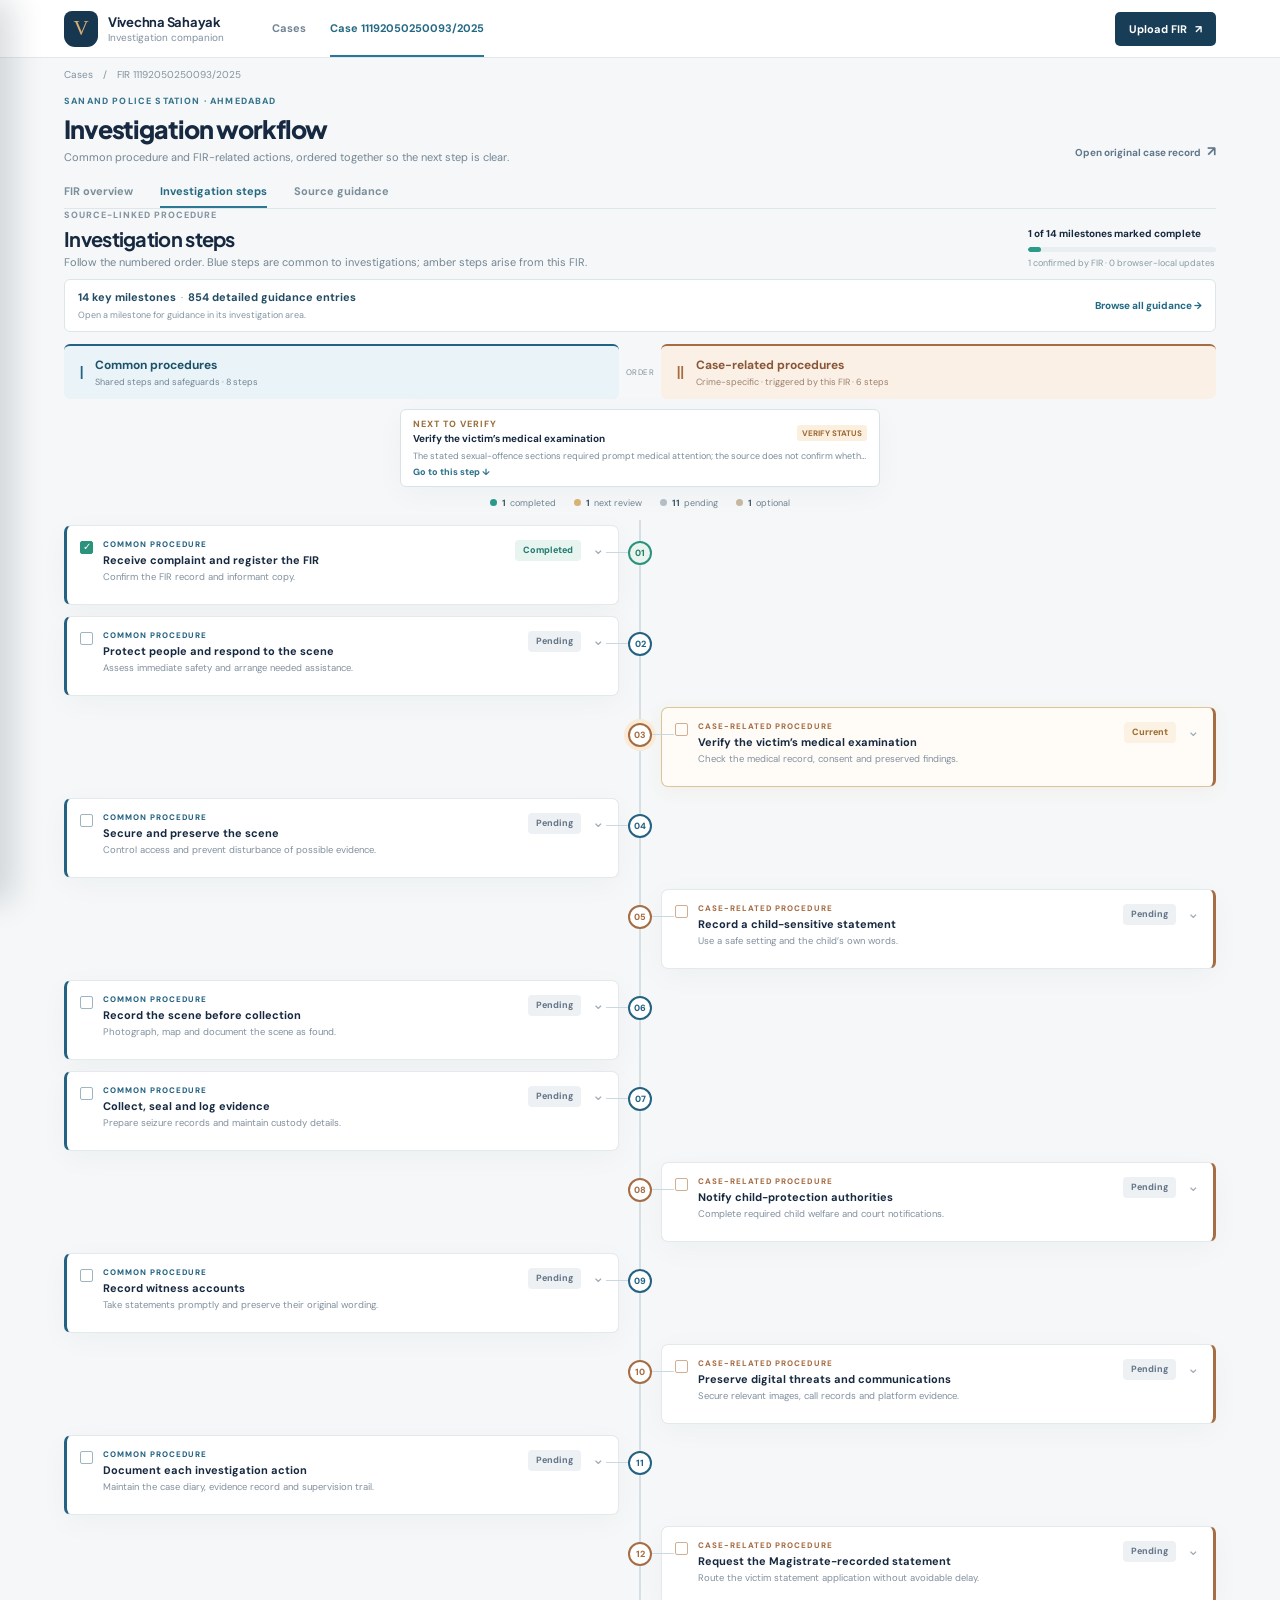
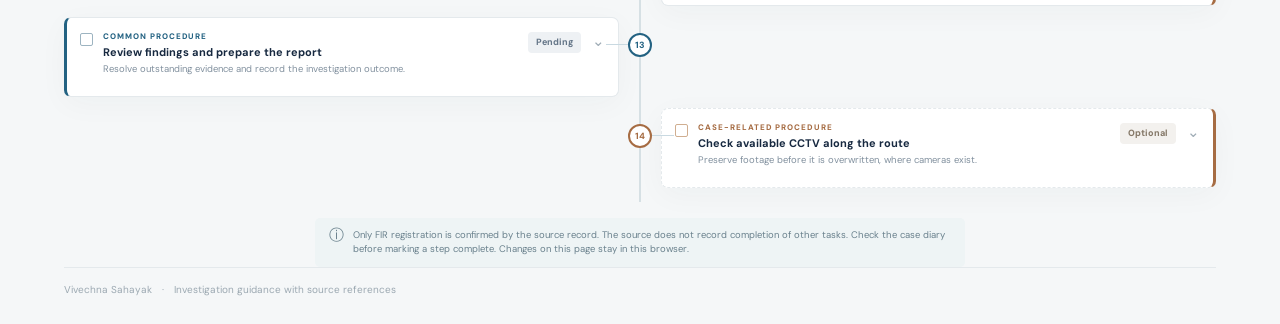
==== commit 18c67a86: "Expose detailed guidance from investigation milestones" ====
--- a/docs/cases/11192050250093-2025/index.html
+++ b/docs/cases/11192050250093-2025/index.html
@@ -25,7 +25,8 @@
 
         <section id="overview" class="fir-overview" role="tabpanel" aria-labelledby="tab-overview" hidden><div class="overview-title"><span class="overview-symbol">§</span><div><span class="label">FIR OVERVIEW</span><h2 id="overview-heading">11192050250093/2025</h2><p>Sanand Police Station · Ahmedabad District</p></div></div><div class="overview-route"><span class="label">CASE-RELATED ROUTE</span><strong>Child sexual offences · POCSO</strong><small>Also review abduction and digital evidence actions</small></div><div class="overview-sections"><span class="label">SECTIONS STATED ON FIR</span><p id="section-list">Loading…</p></div></section>
 
-        <section class="workflow-section" id="workflow" role="tabpanel" aria-labelledby="tab-workflow"><div class="workflow-heading"><div><span class="label">SOURCE-LINKED PROCEDURE</span><h2 id="workflow-heading">Investigation steps</h2><p>Follow the numbered order. Blue steps are common to investigations; amber steps arise from this FIR.</p></div><div class="progress-compact"><strong id="progress-copy">1 of 14 steps completed</strong><div class="progress-track" role="progressbar" aria-label="Investigation progress" aria-valuemin="0" aria-valuemax="14" aria-valuenow="1" id="progress-bar"><span id="progress-fill"></span></div><span><b id="progress-done">1</b> / <b id="progress-total">14</b> reviewed steps</span></div></div>
+        <section class="workflow-section" id="workflow" role="tabpanel" aria-labelledby="tab-workflow"><div class="workflow-heading"><div><span class="label">SOURCE-LINKED PROCEDURE</span><h2 id="workflow-heading">Investigation steps</h2><p>Follow the numbered order. Blue steps are common to investigations; amber steps arise from this FIR.</p></div><div class="progress-compact"><strong id="progress-copy">1 of 14 milestones marked complete</strong><div class="progress-track" role="progressbar" aria-label="Investigation progress" aria-valuemin="0" aria-valuemax="14" aria-valuenow="1" id="progress-bar"><span id="progress-fill"></span></div><span id="progress-state">1 confirmed by FIR · other changes are browser-local</span></div></div>
+          <div class="guidance-bridge"><div><strong><span id="milestone-count">14</span> key milestones</strong><span aria-hidden="true">·</span><strong><span id="guidance-count">854</span> detailed guidance entries</strong><small>Open a milestone for guidance in its investigation area.</small></div><button id="browse-guidance" type="button">Browse all guidance <span aria-hidden="true">→</span></button></div>
           <div class="classification" aria-label="Procedure categories"><div class="classification-common"><span class="classification-icon" aria-hidden="true">Ⅰ</span><div><strong>Common procedures</strong><small>Shared steps and safeguards · <span id="general-count">8 steps</span></small></div></div><span class="classification-middle">ORDER</span><div class="classification-specific"><span class="classification-icon" aria-hidden="true">Ⅱ</span><div><strong>Case-related procedures</strong><small>Crime-specific · triggered by this FIR · <span id="specific-count">6 steps</span></small></div></div></div>
           <div class="timeline-now"><span class="label">NEXT TO VERIFY</span><strong id="next-title">Loading case guidance…</strong><span id="next-time"></span><p id="next-reason"></p><button id="jump-next" type="button">Go to this step <span aria-hidden="true">↓</span></button></div>
           <div class="status-guide" aria-label="Step status legend"><span><i class="key-dot done"></i><b id="count-complete">1</b> completed</span><span><i class="key-dot current"></i><b id="count-current">1</b> next review</span><span><i class="key-dot pending"></i><b id="count-pending">11</b> pending</span><span><i class="key-dot optional"></i><b id="count-optional">1</b> optional</span></div>
@@ -33,7 +34,7 @@
           <div class="record-note"><span aria-hidden="true">ⓘ</span><p>Only FIR registration is confirmed by the source record. The source does not record completion of other tasks. Check the case diary before marking a step complete. Changes on this page stay in this browser.</p></div>
         </section>
 
-        <section class="library" id="library" role="tabpanel" aria-labelledby="tab-library" hidden><div class="library-heading"><div><div class="section-kicker">COMPLETE SOURCE MATERIAL</div><h2>Full investigation guidance</h2><p id="library-intro">All original guidance entries remain available here, including detailed actions, legal basis and citations.</p></div><span class="library-total" id="library-total"></span></div><div class="library-controls"><label class="search-wrap"><span aria-hidden="true">⌕</span><span class="sr-only">Search guidance</span><input id="library-search" type="search" placeholder="Search steps, sections, sources…"></label><select id="library-group" aria-label="Filter guidance group"><option value="">All groups</option></select></div><div id="library-results" class="library-results" aria-live="polite"></div><button id="library-more" class="more-button" type="button" hidden>Show more guidance</button><p class="library-footnote"><span id="source-count">854</span> redacted source entries · <a href="http://200.234.38.244/cases/11192050250093-2025/index.html" target="_blank" rel="noopener noreferrer">Open full original case record ↗</a></p></section>
+        <section class="library" id="library" role="tabpanel" aria-labelledby="tab-library" hidden><div class="library-heading"><div><div class="section-kicker">COMPLETE SOURCE MATERIAL</div><h2>Full investigation guidance</h2><p id="library-intro">All original guidance entries remain available here, including detailed actions, legal basis and citations.</p></div><span class="library-total" id="library-total"></span></div><div class="library-focus" id="library-focus" hidden><span id="library-focus-label"></span><button id="library-focus-clear" type="button">Show all guidance</button></div><div class="library-controls"><label class="search-wrap"><span aria-hidden="true">⌕</span><span class="sr-only">Search guidance</span><input id="library-search" type="search" placeholder="Search guidance, sections, sources…"></label><select id="library-phase" aria-label="Filter guidance time"><option value="">All times</option><option value="now">Right now</option><option value="24h">Within 24 hours</option><option value="week">This week</option><option value="later">Before charge sheet</option></select><select id="library-priority" aria-label="Filter guidance importance"><option value="">All importance</option><option value="MUST_DO">Must do</option><option value="SHOULD_DO">Should do</option><option value="REFERENCE">Reference</option></select><select id="library-group" aria-label="Filter guidance group"><option value="">All activities</option></select></div><p class="library-filter-note" id="library-filter-note">Guidance includes required, conditional and reference material. Check applicability against the case record.</p><div id="library-results" class="library-results" aria-live="polite"></div><button id="library-more" class="more-button" type="button" hidden>Show more guidance</button><p class="library-footnote"><span id="source-count">854</span> redacted source entries · <a href="http://200.234.38.244/cases/11192050250093-2025/index.html" target="_blank" rel="noopener noreferrer">Open full original case record ↗</a></p></section>
       </div>
       <footer class="footer">Vivechna Sahayak <span>·</span> Investigation guidance with source references</footer>
     </main>
--- a/docs/case.css
+++ b/docs/case.css
@@ -7,3 +7,7 @@
 .case-tabs a:focus-visible{outline:2px solid #287998;outline-offset:3px}
 @media(max-width:620px){.classification-specific{grid-column:3}}
 @media(min-width:621px){.site-header{height:58px}.breadcrumb-row{padding-top:10px}.case-heading{padding:14px 0 12px}.case-heading h1{font-size:25px}.case-tabs a{padding:8px 0}.workflow-heading{margin-bottom:10px}.classification{margin-bottom:10px}.classification>div{height:55px}.timeline-now{display:grid;grid-template-columns:1fr auto;align-items:center;column-gap:8px;max-width:480px;width:480px;text-align:left;padding:8px 12px;margin-bottom:10px}.timeline-now .label{grid-column:1}.timeline-now strong{grid-column:1;margin:2px 0;font-size:10px}.timeline-now>span:last-of-type{grid-column:2;grid-row:1/3}.timeline-now p{grid-column:1/3;white-space:nowrap;overflow:hidden;text-overflow:ellipsis;margin:3px 0}.timeline-now button{grid-column:1/3;justify-self:start}.status-guide{margin:3px 0 11px}.timeline-row .step-card summary{min-height:78px}}
+.guidance-bridge{display:flex;align-items:center;justify-content:space-between;gap:16px;padding:10px 13px;margin:0 0 12px;background:#fff;border:1px solid #dce6e9;border-radius:6px}.guidance-bridge>div{display:flex;align-items:baseline;flex-wrap:wrap;gap:5px;color:#728594;font-size:10px}.guidance-bridge strong{font-size:11px;color:#234b63}.guidance-bridge small{width:100%;font-size:9px;color:#8395a1}.guidance-bridge button,.related-guidance button{border:0;background:none;color:#236b85;font-size:10px;font-weight:800;white-space:nowrap;padding:7px 0}.guidance-bridge button:hover,.related-guidance button:hover{text-decoration:underline}.guidance-bridge button:focus-visible,.related-guidance button:focus-visible{outline:2px solid #287998;outline-offset:2px}.related-guidance{display:flex;align-items:center;justify-content:space-between;gap:12px;margin-top:12px;padding-top:11px;border-top:1px solid #e7edef}.related-guidance strong{display:block;font-size:10px;color:#385d70}.related-guidance small{display:block;margin-top:3px;font-size:9px;color:#8496a1}.library-focus{display:flex;align-items:center;justify-content:space-between;gap:14px;background:#eaf3f8;border-left:3px solid var(--common);padding:11px 13px;margin:16px 0 0;border-radius:4px;color:#245b76;font-size:11px;font-weight:700}.library-focus button{border:0;background:transparent;color:#236b85;font-size:10px;font-weight:800;white-space:nowrap;text-decoration:underline}.library-controls{display:grid;grid-template-columns:minmax(210px,1fr) repeat(3,minmax(115px,155px));gap:8px}.library select{max-width:none;width:100%}.library-filter-note{font-size:10px;color:#7d8f9b;line-height:1.5;margin:0 0 11px}.progress-compact>span{text-align:left;line-height:1.35}.library-result summary:focus-visible{outline:2px solid #287998;outline-offset:2px}
+@media(max-width:900px){.library-controls{grid-template-columns:minmax(0,1fr) minmax(0,1fr)}.library-controls .search-wrap{grid-column:1/-1}}
+@media(max-width:620px){.guidance-bridge{align-items:flex-start}.guidance-bridge button{white-space:normal;text-align:right}.related-guidance{display:block}.related-guidance button{margin-top:4px}.library-controls{display:grid;grid-template-columns:1fr 1fr}.library-controls .search-wrap{grid-column:1/-1}.library select{margin-top:0;font-size:10px}.library-controls #library-group{grid-column:1/-1}.library-focus{align-items:flex-start}.library-focus button{white-space:normal;text-align:right}}
+.related-links{display:flex;align-items:center;justify-content:flex-end;gap:13px;flex-wrap:wrap}.related-links [data-source]{color:#78909e;font-weight:700}@media(max-width:620px){.related-links{justify-content:flex-start}}
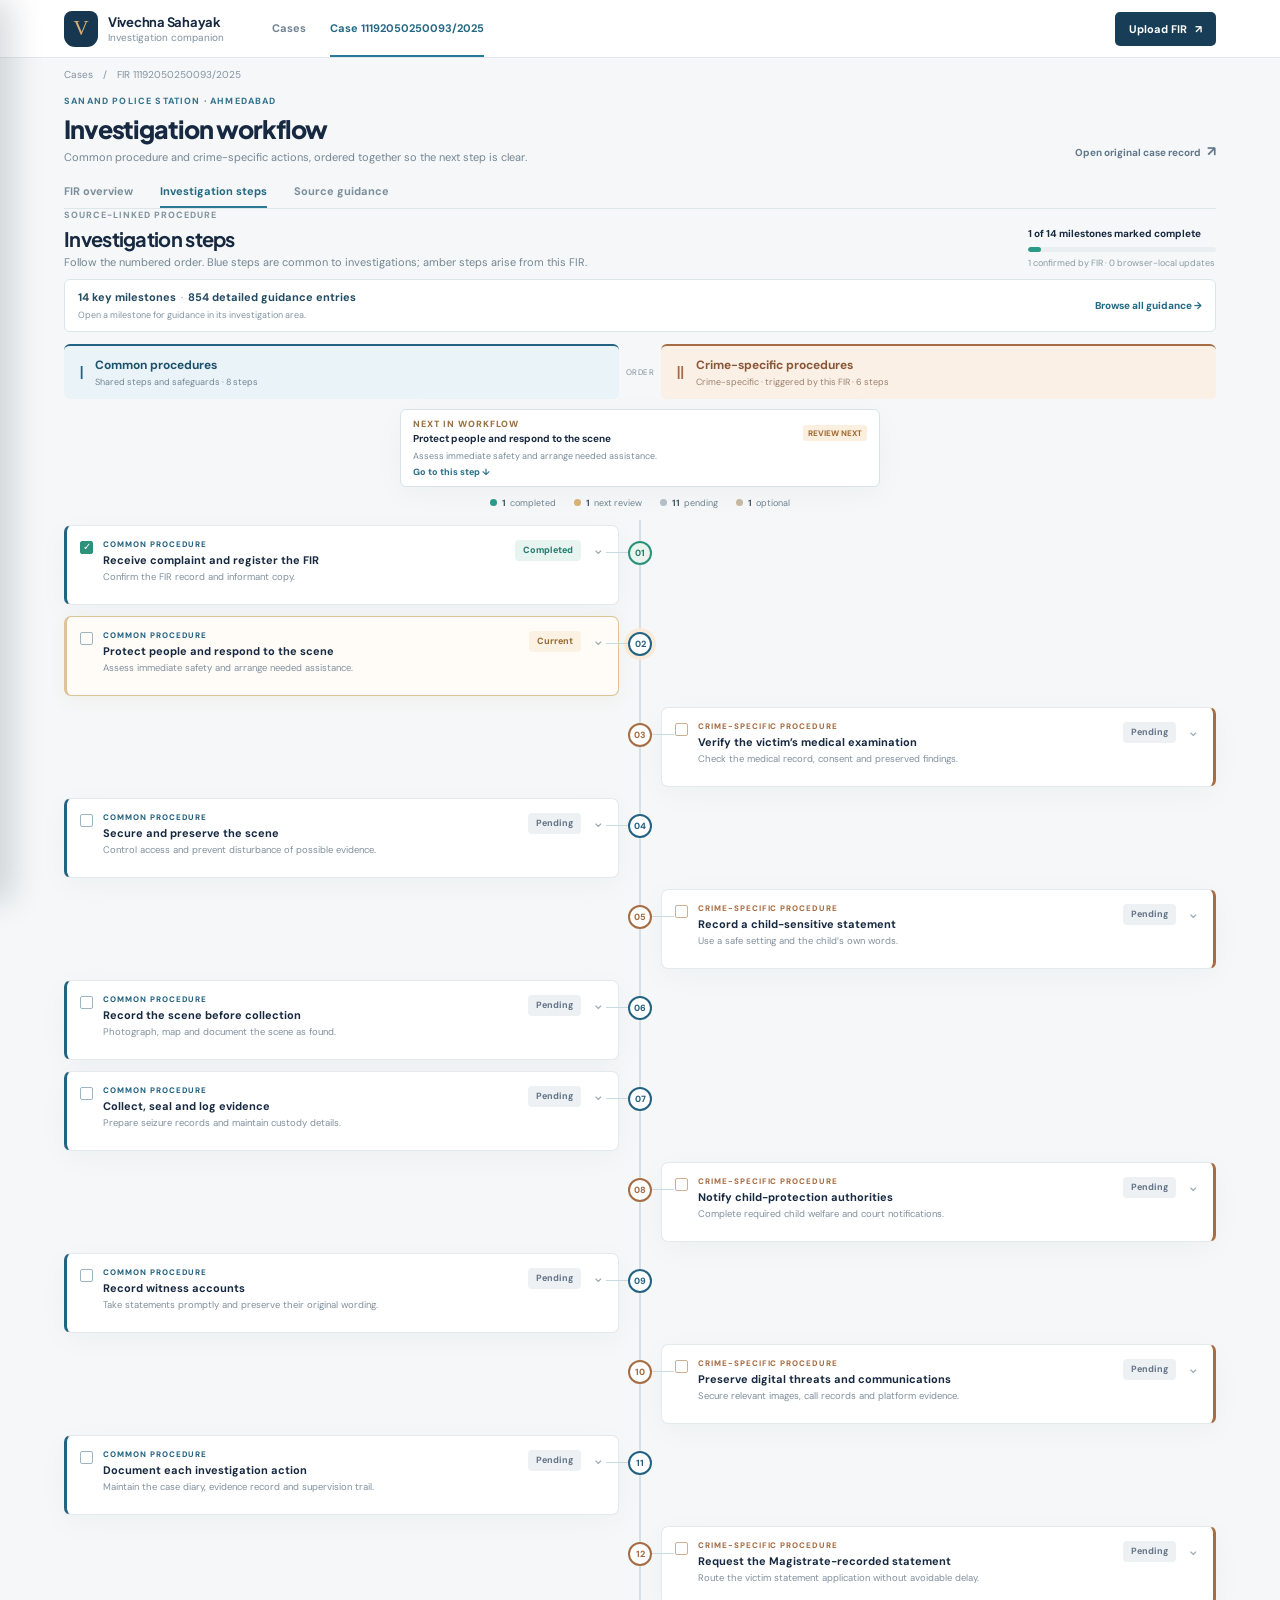
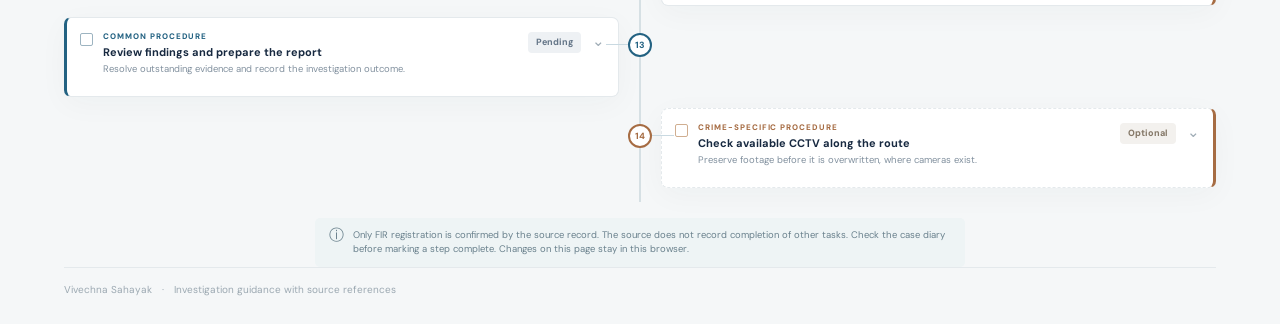
==== commit b84caa54: "Complete FIR overview and guided source checklists" ====
--- a/docs/cases/11192050250093-2025/index.html
+++ b/docs/cases/11192050250093-2025/index.html
@@ -4,13 +4,13 @@
   <meta charset="utf-8">
   <meta name="viewport" content="width=device-width, initial-scale=1">
   <meta name="theme-color" content="#15334b">
-  <meta name="description" content="Case investigation workflow with clearly separated common and FIR-related procedures.">
+  <meta name="description" content="Case investigation workflow with clearly separated common and crime-specific procedures.">
   <title>Investigation workflow · FIR 11192050250093/2025 · Vivechna Sahayak</title>
   <link rel="icon" href="../../favicon.svg" type="image/svg+xml">
   <link rel="stylesheet" href="../../styles.css">
-  <link rel="stylesheet" href="../../case.css">
+  <link rel="stylesheet" href="../../case.css?v=2">
 </head>
-<body class="case-page" data-case-data="../../case-data.json">
+<body class="case-page" data-case-data="../../case-data.json?v=2">
   <div class="shell">
     <div class="nav-edge" id="nav-edge"><button class="menu-trigger" id="menu-trigger" type="button" aria-label="Open case navigation" aria-controls="case-sidebar" aria-expanded="false"><span aria-hidden="true">☰</span></button><button class="nav-backdrop" id="nav-backdrop" type="button" aria-label="Close case navigation"></button>
       <aside class="sidebar" id="case-sidebar" aria-label="Case navigation"><a class="brand" href="../../index.html"><span class="brand-mark">V</span><span><strong>VIVECHNA SAHAYAK</strong><small>Investigation companion</small></span></a><div class="side-label">CASE NAVIGATION</div><nav class="side-nav" aria-label="Page sections"><a href="../../index.html"><span class="nav-icon">⌂</span> All cases</a><a href="#overview"><span class="nav-icon">⌑</span> FIR overview</a><a href="#workflow" class="active"><span class="nav-icon">Ⅱ</span> Investigation steps</a><a href="#library"><span class="nav-icon">▤</span> Source guidance</a></nav><div class="side-foot"><span class="secure-dot"></span> Local planning view <small>Completion changes stay in this browser.</small></div></aside>
@@ -20,25 +20,25 @@
       <div class="case-container">
         <div class="breadcrumb-row"><a href="../../index.html">Cases</a><span>/</span> FIR 11192050250093/2025</div>
         <div id="load-error" class="load-error" role="alert" hidden>Case guidance could not be loaded. Refresh this page to try again.</div>
-        <div class="case-heading"><div><div class="eyebrow">SANAND POLICE STATION · AHMEDABAD</div><h1>Investigation workflow</h1><p>Common procedure and FIR-related actions, ordered together so the next step is clear.</p></div><a class="source-link" href="http://200.234.38.244/cases/11192050250093-2025/index.html" target="_blank" rel="noopener noreferrer">Open original case record <span aria-hidden="true">↗</span></a></div>
+        <div class="case-heading"><div><div class="eyebrow">SANAND POLICE STATION · AHMEDABAD</div><h1>Investigation workflow</h1><p>Common procedure and crime-specific actions, ordered together so the next step is clear.</p></div><a class="source-link" href="http://200.234.38.244/cases/11192050250093-2025/index.html" target="_blank" rel="noopener noreferrer">Open original case record <span aria-hidden="true">↗</span></a></div>
         <nav class="case-tabs" id="case-tabs" role="tablist" aria-label="Case sections"><a href="#overview" id="tab-overview" role="tab" aria-controls="overview" aria-selected="false">FIR overview</a><a href="#workflow" id="tab-workflow" role="tab" class="active" aria-controls="workflow" aria-selected="true">Investigation steps</a><a href="#library" id="tab-library" role="tab" aria-controls="library" aria-selected="false">Source guidance</a></nav>
 
-        <section id="overview" class="fir-overview" role="tabpanel" aria-labelledby="tab-overview" hidden><div class="overview-title"><span class="overview-symbol">§</span><div><span class="label">FIR OVERVIEW</span><h2 id="overview-heading">11192050250093/2025</h2><p>Sanand Police Station · Ahmedabad District</p></div></div><div class="overview-route"><span class="label">CASE-RELATED ROUTE</span><strong>Child sexual offences · POCSO</strong><small>Also review abduction and digital evidence actions</small></div><div class="overview-sections"><span class="label">SECTIONS STATED ON FIR</span><p id="section-list">Loading…</p></div></section>
+        <section id="overview" class="fir-overview" role="tabpanel" aria-labelledby="tab-overview" hidden><div class="overview-top"><div class="overview-title"><span class="overview-symbol">§</span><div><span class="label">FIR OVERVIEW</span><h2 id="overview-heading">11192050250093/2025</h2><p>Sanand Police Station · Ahmedabad District</p></div></div><div class="overview-route"><span class="label">CRIME-SPECIFIC ROUTE</span><strong>Child sexual offences · POCSO</strong><small>Also review abduction and digital evidence actions</small></div></div><div class="overview-key-fields" id="overview-key-fields" aria-label="Key FIR fields"></div><details class="overview-more"><summary><span>View all FIR fields</span><small id="overview-more-count">12 additional fields</small><span aria-hidden="true">⌄</span></summary><div class="overview-other-fields" id="overview-other-fields"></div></details><p class="overview-privacy">Personal identifiers and the exact incident location are redacted on this public page.</p></section>
 
         <section class="workflow-section" id="workflow" role="tabpanel" aria-labelledby="tab-workflow"><div class="workflow-heading"><div><span class="label">SOURCE-LINKED PROCEDURE</span><h2 id="workflow-heading">Investigation steps</h2><p>Follow the numbered order. Blue steps are common to investigations; amber steps arise from this FIR.</p></div><div class="progress-compact"><strong id="progress-copy">1 of 14 milestones marked complete</strong><div class="progress-track" role="progressbar" aria-label="Investigation progress" aria-valuemin="0" aria-valuemax="14" aria-valuenow="1" id="progress-bar"><span id="progress-fill"></span></div><span id="progress-state">1 confirmed by FIR · other changes are browser-local</span></div></div>
           <div class="guidance-bridge"><div><strong><span id="milestone-count">14</span> key milestones</strong><span aria-hidden="true">·</span><strong><span id="guidance-count">854</span> detailed guidance entries</strong><small>Open a milestone for guidance in its investigation area.</small></div><button id="browse-guidance" type="button">Browse all guidance <span aria-hidden="true">→</span></button></div>
-          <div class="classification" aria-label="Procedure categories"><div class="classification-common"><span class="classification-icon" aria-hidden="true">Ⅰ</span><div><strong>Common procedures</strong><small>Shared steps and safeguards · <span id="general-count">8 steps</span></small></div></div><span class="classification-middle">ORDER</span><div class="classification-specific"><span class="classification-icon" aria-hidden="true">Ⅱ</span><div><strong>Case-related procedures</strong><small>Crime-specific · triggered by this FIR · <span id="specific-count">6 steps</span></small></div></div></div>
-          <div class="timeline-now"><span class="label">NEXT TO VERIFY</span><strong id="next-title">Loading case guidance…</strong><span id="next-time"></span><p id="next-reason"></p><button id="jump-next" type="button">Go to this step <span aria-hidden="true">↓</span></button></div>
+          <div class="classification" aria-label="Procedure categories"><div class="classification-common"><span class="classification-icon" aria-hidden="true">Ⅰ</span><div><strong>Common procedures</strong><small>Shared steps and safeguards · <span id="general-count">8 steps</span></small></div></div><span class="classification-middle">ORDER</span><div class="classification-specific"><span class="classification-icon" aria-hidden="true">Ⅱ</span><div><strong>Crime-specific procedures</strong><small>Crime-specific · triggered by this FIR · <span id="specific-count">6 steps</span></small></div></div></div>
+          <div class="timeline-now"><span class="label">NEXT IN WORKFLOW</span><strong id="next-title">Loading case guidance…</strong><span id="next-time"></span><p id="next-reason"></p><button id="jump-next" type="button">Go to this step <span aria-hidden="true">↓</span></button></div>
           <div class="status-guide" aria-label="Step status legend"><span><i class="key-dot done"></i><b id="count-complete">1</b> completed</span><span><i class="key-dot current"></i><b id="count-current">1</b> next review</span><span><i class="key-dot pending"></i><b id="count-pending">11</b> pending</span><span><i class="key-dot optional"></i><b id="count-optional">1</b> optional</span></div>
           <div class="timeline-track" id="timeline-rows" aria-label="Investigation procedure timeline"></div>
           <div class="record-note"><span aria-hidden="true">ⓘ</span><p>Only FIR registration is confirmed by the source record. The source does not record completion of other tasks. Check the case diary before marking a step complete. Changes on this page stay in this browser.</p></div>
         </section>
 
-        <section class="library" id="library" role="tabpanel" aria-labelledby="tab-library" hidden><div class="library-heading"><div><div class="section-kicker">COMPLETE SOURCE MATERIAL</div><h2>Full investigation guidance</h2><p id="library-intro">All original guidance entries remain available here, including detailed actions, legal basis and citations.</p></div><span class="library-total" id="library-total"></span></div><div class="library-focus" id="library-focus" hidden><span id="library-focus-label"></span><button id="library-focus-clear" type="button">Show all guidance</button></div><div class="library-controls"><label class="search-wrap"><span aria-hidden="true">⌕</span><span class="sr-only">Search guidance</span><input id="library-search" type="search" placeholder="Search guidance, sections, sources…"></label><select id="library-phase" aria-label="Filter guidance time"><option value="">All times</option><option value="now">Right now</option><option value="24h">Within 24 hours</option><option value="week">This week</option><option value="later">Before charge sheet</option></select><select id="library-priority" aria-label="Filter guidance importance"><option value="">All importance</option><option value="MUST_DO">Must do</option><option value="SHOULD_DO">Should do</option><option value="REFERENCE">Reference</option></select><select id="library-group" aria-label="Filter guidance group"><option value="">All activities</option></select></div><p class="library-filter-note" id="library-filter-note">Guidance includes required, conditional and reference material. Check applicability against the case record.</p><div id="library-results" class="library-results" aria-live="polite"></div><button id="library-more" class="more-button" type="button" hidden>Show more guidance</button><p class="library-footnote"><span id="source-count">854</span> redacted source entries · <a href="http://200.234.38.244/cases/11192050250093-2025/index.html" target="_blank" rel="noopener noreferrer">Open full original case record ↗</a></p></section>
+        <section class="library" id="library" role="tabpanel" aria-labelledby="tab-library" hidden><div class="library-heading"><div><div class="section-kicker">COMPLETE SOURCE MATERIAL</div><h2>Full investigation guidance</h2><p id="library-intro">All original guidance entries remain available here, including detailed actions, legal basis and citations.</p><small id="library-progress">0 guidance entries checked locally</small></div><span class="library-total" id="library-total"></span></div><div class="library-focus" id="library-focus" hidden><span id="library-focus-label"></span><button id="library-focus-clear" type="button">Show all guidance</button></div><div class="guidance-classes" id="guidance-classes" role="group" aria-label="Guidance classification"><button type="button" data-guidance-class="" aria-pressed="true">All <span id="class-all-count">854</span></button><button type="button" data-guidance-class="common" aria-pressed="false">Common <span id="class-common-count">414</span></button><button type="button" data-guidance-class="specific" aria-pressed="false">Crime-specific <span id="class-specific-count">310</span></button><button type="button" data-guidance-class="reference" aria-pressed="false">Supporting sources <span id="class-reference-count">130</span></button></div><div class="library-controls"><label class="search-wrap"><span aria-hidden="true">⌕</span><span class="sr-only">Search guidance</span><input id="library-search" type="search" placeholder="Search guidance, sections, sources…"></label><select id="library-phase" aria-label="Filter guidance time"><option value="">All times</option><option value="now">Right now</option><option value="24h">Within 24 hours</option><option value="week">This week</option><option value="later">Before charge sheet</option></select><select id="library-priority" aria-label="Filter guidance importance"><option value="">All importance</option><option value="MUST_DO">Must do</option><option value="SHOULD_DO">Should do</option><option value="REFERENCE">Reference</option></select><select id="library-group" aria-label="Filter guidance group"><option value="">All activities</option></select></div><p class="library-filter-note" id="library-filter-note">Guidance includes required, conditional and reference material. Checklist changes stay in this browser.</p><div id="library-results" class="library-results" aria-live="polite"></div><button id="library-more" class="more-button" type="button" hidden>Show more guidance</button><p class="library-footnote"><span id="source-count">854</span> redacted source entries · <a href="http://200.234.38.244/cases/11192050250093-2025/index.html" target="_blank" rel="noopener noreferrer">Open full original case record ↗</a></p></section>
       </div>
       <footer class="footer">Vivechna Sahayak <span>·</span> Investigation guidance with source references</footer>
     </main>
   </div>
-  <script src="../../app.js" defer></script>
+  <script src="../../app.js?v=2" defer></script>
 </body>
 </html>
--- a/docs/case.css
+++ b/docs/case.css
@@ -1,8 +1,8 @@
 :root{--common:#236282;--common-soft:#eaf3f8;--related:#a66c43;--related-soft:#fbf0e6}
-.case-page{background:#f5f7f8}.main-content{padding:0;min-width:0}.site-header{height:70px;background:#fff;border-bottom:1px solid #e1e8eb}.header-inner{max-width:1200px;height:100%;margin:auto;padding:0 24px;display:flex;align-items:center;gap:48px}.site-brand{display:flex;align-items:center;gap:10px;white-space:nowrap}.site-brand-mark{width:34px;height:36px;display:grid;place-items:center;background:#17364f;color:#d8ae72;border-radius:8px 8px 11px 11px;font-family:Georgia,serif;font-size:21px}.site-brand strong{display:block;font-family:'Plus Jakarta Sans',Arial,sans-serif;font-size:13px;letter-spacing:-.02em}.site-brand small{display:block;font-size:10px;color:#80919f;margin-top:1px}.site-header nav{display:flex;align-items:center;gap:24px;height:100%}.site-header nav a{display:flex;align-items:center;height:100%;font-size:11px;font-weight:700;color:#728493;border-bottom:2px solid transparent;white-space:nowrap}.site-header nav a.active,.site-header nav a:hover{color:#246984;border-color:#287998}.header-upload{display:inline-flex;gap:8px;align-items:center;margin-left:auto;background:#183d57;color:#fff;border-radius:5px;padding:10px 14px;font-size:11px;font-weight:700;white-space:nowrap}.header-upload:hover{background:#0f3048}.case-container{max-width:1200px;margin:auto;padding:0 24px}.breadcrumb-row{display:flex;gap:10px;align-items:center;color:#8293a0;font-size:10px;padding:19px 0 0}.breadcrumb-row a:hover{text-decoration:underline}.case-heading{display:flex;justify-content:space-between;align-items:end;gap:20px;padding:22px 0 17px}.case-heading .eyebrow{font-size:9px;letter-spacing:.13em;color:#35738d;font-weight:800}.case-heading h1{font-size:27px;margin:6px 0 5px}.case-heading p{font-size:11px;color:#748694;margin:0}.case-heading .source-link{font-size:10px;margin-bottom:4px}.case-tabs{display:flex;gap:27px;border-bottom:1px solid #dde6e9}.case-tabs a{font-size:11px;font-weight:700;color:#7b8e9b;padding:11px 0;border-bottom:2px solid transparent}.case-tabs a.active,.case-tabs a:hover{color:#246981;border-color:#2c7895}.fir-overview{scroll-margin-top:20px;background:#fff;border:1px solid #dfe7eb;border-radius:7px;display:grid;grid-template-columns:1.25fr 1.25fr 1fr;align-items:center;margin:20px 0 27px;box-shadow:var(--shadow)}.fir-overview>div{padding:17px 20px;min-width:0}.fir-overview>div+div{border-left:1px solid #e7ecee}.overview-title{display:flex;align-items:center;gap:12px}.overview-symbol{width:35px;height:35px;flex:0 0 35px;display:grid;place-items:center;background:#eaf4f7;color:#2b708b;border-radius:6px;font-family:Georgia,serif;font-size:20px}.label{display:block;font-size:9px;letter-spacing:.11em;font-weight:800;color:#8495a0}.overview-title h2{font-size:12px;margin:4px 0 2px;letter-spacing:-.02em}.overview-title p{font-size:10px;color:#718492;margin:0}.overview-route strong{display:block;font-size:11px;margin:6px 0 2px;color:#8d603a}.overview-route small{display:block;font-size:9px;color:#8797a2}.overview-sections p{font-size:10px;line-height:1.5;margin:5px 0 0;color:#344e5f}.workflow-section{scroll-margin-top:20px}.workflow-heading{display:flex;justify-content:space-between;align-items:end;gap:25px;margin:0 0 16px}.workflow-heading h2{font-size:20px;letter-spacing:-.035em;margin:5px 0 4px}.workflow-heading p{font-size:11px;color:#748693;margin:0}.progress-compact{width:188px;flex:0 0 188px}.progress-compact strong{display:block;font-size:10px;margin-bottom:7px}.progress-compact .progress-track{height:5px}.progress-compact>span{display:block;text-align:right;color:#8b9ba5;font-size:9px;margin-top:5px}.classification{display:grid;grid-template-columns:minmax(0,1fr) 42px minmax(0,1fr);align-items:center;gap:0;margin-bottom:16px}.classification>div{height:61px;border-radius:6px;display:flex;align-items:center;gap:11px;padding:0 15px}.classification-common{background:var(--common-soft);border-top:2px solid var(--common)}.classification-specific{background:var(--related-soft);border-top:2px solid var(--related)}.classification-icon{font-family:Georgia,serif;font-size:18px;color:var(--common)}.classification-specific .classification-icon{color:var(--related)}.classification strong{display:block;font-size:12px;color:#1d526b}.classification-specific strong{color:#895737}.classification small{display:block;color:#718693;font-size:9px;margin-top:3px}.classification-specific small{color:#9a806e}.classification-middle{text-align:center;font-size:8px;color:#81919d;letter-spacing:.05em}.timeline-now{width:290px;max-width:100%;margin:0 auto 14px;background:#fff;border:1px solid #d9e3e7;border-radius:6px;padding:10px 14px;text-align:center;box-shadow:var(--shadow);position:relative;z-index:2}.timeline-now .label{color:#9a703e}.timeline-now strong{display:block;font-size:11px;margin:4px 0}.timeline-now>span:last-of-type{display:inline-block;color:#a06a32;background:#fbf0e0;border-radius:3px;font-size:8px;font-weight:800;padding:3px 5px}.timeline-now p{font-size:9px;color:#788c99;line-height:1.4;margin:5px 0}.timeline-now button{border:0;background:none;color:#2c7189;font-size:9px;font-weight:800;padding:0}.status-guide{display:flex;justify-content:center;gap:18px;color:#708492;font-size:9px;margin:5px 0 15px}.status-guide>span{display:flex;gap:4px;align-items:center}.status-guide b{font-weight:800;color:#445d6c}.timeline-track{position:relative;padding:5px 0 3px}.timeline-track:before{content:'';position:absolute;top:0;bottom:0;left:50%;width:2px;transform:translateX(-50%);background:#d6e0e4}.timeline-row{display:grid;grid-template-columns:minmax(0,1fr) 42px minmax(0,1fr);position:relative;align-items:start;margin:0 0 11px}.timeline-slot{grid-row:1;min-width:0}.timeline-row.common .timeline-slot{grid-column:1}.timeline-row.case-related .timeline-slot{grid-column:3}.timeline-marker{grid-column:2;grid-row:1;position:relative;z-index:2;display:grid;place-items:center;padding-top:16px}.timeline-marker:before{content:'';position:absolute;top:27px;width:22px;border-top:1px solid #c9d9e1}.timeline-row.common .timeline-marker:before{right:calc(50% + 12px)}.timeline-row.case-related .timeline-marker:before{left:calc(50% + 12px)}.timeline-marker span{width:24px;height:24px;border:2px solid var(--common);background:#fff;border-radius:50%;display:grid;place-items:center;color:var(--common);font-size:9px;font-weight:800}.timeline-row.case-related .timeline-marker span{border-color:var(--related);color:var(--related)}.timeline-row.complete .timeline-marker span{background:#e9f4ef;border-color:#2c927c;color:#267d6a}.timeline-row.current .timeline-marker span{box-shadow:0 0 0 4px #faebd9}.timeline-blank{grid-row:1}.timeline-row.common .timeline-blank{grid-column:3}.timeline-row.case-related .timeline-blank{grid-column:1}.timeline-row .step-card{border-radius:7px;box-shadow:var(--shadow)}.timeline-row.common .step-card{border-left:3px solid var(--common)}.timeline-row.case-related .step-card{border-right:3px solid var(--related)}.timeline-row.current .step-card{background:#fffcf8;border-color:#dec398}.timeline-row.current.case-related .step-card{border-right-color:var(--related)}.timeline-row .step-card summary{min-height:92px;padding:13px;gap:10px;align-items:start}.timeline-row .step-order{display:none}.timeline-row .step-main strong{font-size:11px;margin:4px 0}.timeline-row .step-main small{font-size:9.5px}.type-label{display:block;font-size:8px;font-weight:800;letter-spacing:.12em;color:var(--common);text-transform:uppercase}.case-related .type-label{color:var(--related)}.timeline-row .badge{margin-top:1px}.timeline-row .chevron{margin-top:0}.timeline-row .step-detail{padding:13px 15px;border-top:1px solid #e7edef}.record-note{display:flex;gap:9px;max-width:650px;margin:16px auto 0;padding:10px 14px;background:#eef4f5;color:#69808c;border-radius:5px}.record-note span{font-size:15px;line-height:1}.record-note p{font-size:9.5px;line-height:1.55;margin:0}.library{max-width:none;margin:36px 0 45px;scroll-margin-top:20px}.library-footnote{border-top:1px solid #edf1f3;margin:14px 0 0;padding-top:11px;color:#8a9aa5;font-size:9px}.library-footnote a{color:#30738c;font-weight:700}.library-footnote a:hover{text-decoration:underline}.footer{max-width:1152px;margin:auto;padding:15px 0 28px}.load-error{margin-bottom:10px}
+.case-page{background:#f5f7f8}.main-content{padding:0;min-width:0}.site-header{height:70px;background:#fff;border-bottom:1px solid #e1e8eb}.header-inner{max-width:1200px;height:100%;margin:auto;padding:0 24px;display:flex;align-items:center;gap:48px}.site-brand{display:flex;align-items:center;gap:10px;white-space:nowrap}.site-brand-mark{width:34px;height:36px;display:grid;place-items:center;background:#17364f;color:#d8ae72;border-radius:8px 8px 11px 11px;font-family:Georgia,serif;font-size:21px}.site-brand strong{display:block;font-family:'Plus Jakarta Sans',Arial,sans-serif;font-size:13px;letter-spacing:-.02em}.site-brand small{display:block;font-size:10px;color:#80919f;margin-top:1px}.site-header nav{display:flex;align-items:center;gap:24px;height:100%}.site-header nav a{display:flex;align-items:center;height:100%;font-size:11px;font-weight:700;color:#728493;border-bottom:2px solid transparent;white-space:nowrap}.site-header nav a.active,.site-header nav a:hover{color:#246984;border-color:#287998}.header-upload{display:inline-flex;gap:8px;align-items:center;margin-left:auto;background:#183d57;color:#fff;border-radius:5px;padding:10px 14px;font-size:11px;font-weight:700;white-space:nowrap}.header-upload:hover{background:#0f3048}.case-container{max-width:1200px;margin:auto;padding:0 24px}.breadcrumb-row{display:flex;gap:10px;align-items:center;color:#8293a0;font-size:10px;padding:19px 0 0}.breadcrumb-row a:hover{text-decoration:underline}.case-heading{display:flex;justify-content:space-between;align-items:end;gap:20px;padding:22px 0 17px}.case-heading .eyebrow{font-size:9px;letter-spacing:.13em;color:#35738d;font-weight:800}.case-heading h1{font-size:27px;margin:6px 0 5px}.case-heading p{font-size:11px;color:#748694;margin:0}.case-heading .source-link{font-size:10px;margin-bottom:4px}.case-tabs{display:flex;gap:27px;border-bottom:1px solid #dde6e9}.case-tabs a{font-size:11px;font-weight:700;color:#7b8e9b;padding:11px 0;border-bottom:2px solid transparent}.case-tabs a.active,.case-tabs a:hover{color:#246981;border-color:#2c7895}.fir-overview{scroll-margin-top:20px;background:#fff;border:1px solid #dfe7eb;border-radius:7px;display:grid;grid-template-columns:1.25fr 1.25fr 1fr;align-items:center;margin:20px 0 27px;box-shadow:var(--shadow)}.fir-overview>div{padding:17px 20px;min-width:0}.fir-overview>div+div{border-left:1px solid #e7ecee}.overview-title{display:flex;align-items:center;gap:12px}.overview-symbol{width:35px;height:35px;flex:0 0 35px;display:grid;place-items:center;background:#eaf4f7;color:#2b708b;border-radius:6px;font-family:Georgia,serif;font-size:20px}.label{display:block;font-size:9px;letter-spacing:.11em;font-weight:800;color:#8495a0}.overview-title h2{font-size:12px;margin:4px 0 2px;letter-spacing:-.02em}.overview-title p{font-size:10px;color:#718492;margin:0}.overview-route strong{display:block;font-size:11px;margin:6px 0 2px;color:#8d603a}.overview-route small{display:block;font-size:9px;color:#8797a2}.overview-sections p{font-size:10px;line-height:1.5;margin:5px 0 0;color:#344e5f}.workflow-section{scroll-margin-top:20px}.workflow-heading{display:flex;justify-content:space-between;align-items:end;gap:25px;margin:0 0 16px}.workflow-heading h2{font-size:20px;letter-spacing:-.035em;margin:5px 0 4px}.workflow-heading p{font-size:11px;color:#748693;margin:0}.progress-compact{width:188px;flex:0 0 188px}.progress-compact strong{display:block;font-size:10px;margin-bottom:7px}.progress-compact .progress-track{height:5px}.progress-compact>span{display:block;text-align:right;color:#8b9ba5;font-size:9px;margin-top:5px}.classification{display:grid;grid-template-columns:minmax(0,1fr) 42px minmax(0,1fr);align-items:center;gap:0;margin-bottom:16px}.classification>div{height:61px;border-radius:6px;display:flex;align-items:center;gap:11px;padding:0 15px}.classification-common{background:var(--common-soft);border-top:2px solid var(--common)}.classification-specific{background:var(--related-soft);border-top:2px solid var(--related)}.classification-icon{font-family:Georgia,serif;font-size:18px;color:var(--common)}.classification-specific .classification-icon{color:var(--related)}.classification strong{display:block;font-size:12px;color:#1d526b}.classification-specific strong{color:#895737}.classification small{display:block;color:#718693;font-size:9px;margin-top:3px}.classification-specific small{color:#9a806e}.classification-middle{text-align:center;font-size:8px;color:#81919d;letter-spacing:.05em}.timeline-now{width:290px;max-width:100%;margin:0 auto 14px;background:#fff;border:1px solid #d9e3e7;border-radius:6px;padding:10px 14px;text-align:center;box-shadow:var(--shadow);position:relative;z-index:2}.timeline-now .label{color:#9a703e}.timeline-now strong{display:block;font-size:11px;margin:4px 0}.timeline-now>span:last-of-type{display:inline-block;color:#a06a32;background:#fbf0e0;border-radius:3px;font-size:8px;font-weight:800;padding:3px 5px}.timeline-now p{font-size:9px;color:#788c99;line-height:1.4;margin:5px 0}.timeline-now button{border:0;background:none;color:#2c7189;font-size:9px;font-weight:800;padding:0}.status-guide{display:flex;justify-content:center;gap:18px;color:#708492;font-size:9px;margin:5px 0 15px}.status-guide>span{display:flex;gap:4px;align-items:center}.status-guide b{font-weight:800;color:#445d6c}.timeline-track{position:relative;padding:5px 0 3px}.timeline-track:before{content:'';position:absolute;top:0;bottom:0;left:50%;width:2px;transform:translateX(-50%);background:#d6e0e4}.timeline-row{display:grid;grid-template-columns:minmax(0,1fr) 42px minmax(0,1fr);position:relative;align-items:start;margin:0 0 11px}.timeline-slot{grid-row:1;min-width:0}.timeline-row.common .timeline-slot{grid-column:1}.timeline-row.crime-specific .timeline-slot{grid-column:3}.timeline-marker{grid-column:2;grid-row:1;position:relative;z-index:2;display:grid;place-items:center;padding-top:16px}.timeline-marker:before{content:'';position:absolute;top:27px;width:22px;border-top:1px solid #c9d9e1}.timeline-row.common .timeline-marker:before{right:calc(50% + 12px)}.timeline-row.crime-specific .timeline-marker:before{left:calc(50% + 12px)}.timeline-marker span{width:24px;height:24px;border:2px solid var(--common);background:#fff;border-radius:50%;display:grid;place-items:center;color:var(--common);font-size:9px;font-weight:800}.timeline-row.crime-specific .timeline-marker span{border-color:var(--related);color:var(--related)}.timeline-row.complete .timeline-marker span{background:#e9f4ef;border-color:#2c927c;color:#267d6a}.timeline-row.current .timeline-marker span{box-shadow:0 0 0 4px #faebd9}.timeline-blank{grid-row:1}.timeline-row.common .timeline-blank{grid-column:3}.timeline-row.crime-specific .timeline-blank{grid-column:1}.timeline-row .step-card{border-radius:7px;box-shadow:var(--shadow)}.timeline-row.common .step-card{border-left:3px solid var(--common)}.timeline-row.crime-specific .step-card{border-right:3px solid var(--related)}.timeline-row.current .step-card{background:#fffcf8;border-color:#dec398}.timeline-row.current.crime-specific .step-card{border-right-color:var(--related)}.timeline-row .step-card summary{min-height:92px;padding:13px;gap:10px;align-items:start}.timeline-row .step-order{display:none}.timeline-row .step-main strong{font-size:11px;margin:4px 0}.timeline-row .step-main small{font-size:9.5px}.type-label{display:block;font-size:8px;font-weight:800;letter-spacing:.12em;color:var(--common);text-transform:uppercase}.crime-specific .type-label{color:var(--related)}.timeline-row .badge{margin-top:1px}.timeline-row .chevron{margin-top:0}.timeline-row .step-detail{padding:13px 15px;border-top:1px solid #e7edef}.record-note{display:flex;gap:9px;max-width:650px;margin:16px auto 0;padding:10px 14px;background:#eef4f5;color:#69808c;border-radius:5px}.record-note span{font-size:15px;line-height:1}.record-note p{font-size:9.5px;line-height:1.55;margin:0}.library{max-width:none;margin:36px 0 45px;scroll-margin-top:20px}.library-footnote{border-top:1px solid #edf1f3;margin:14px 0 0;padding-top:11px;color:#8a9aa5;font-size:9px}.library-footnote a{color:#30738c;font-weight:700}.library-footnote a:hover{text-decoration:underline}.footer{max-width:1152px;margin:auto;padding:15px 0 28px}.load-error{margin-bottom:10px}
 @media(max-width:900px){.header-inner{gap:18px}.site-header nav{gap:12px}.case-container{padding:0 20px}.fir-overview{grid-template-columns:1fr 1fr}.overview-sections{grid-column:1/-1;border-top:1px solid #e7ecee}.fir-overview>div.overview-sections{border-left:0}.timeline-row .step-card summary{min-height:97px}.case-heading .source-link{display:none}}
-@media(max-width:620px){.site-header{height:57px}.header-inner{padding:0 13px 0 57px;gap:10px}.site-brand strong{font-size:11px}.site-brand small{display:none}.site-brand-mark{width:27px;height:29px;font-size:17px}.site-header nav{display:none}.header-upload{padding:8px;font-size:10px}.case-container{padding:0 14px}.breadcrumb-row{padding-top:13px}.case-heading{padding:16px 0 14px}.case-heading h1{font-size:22px}.case-heading p{font-size:10px}.case-tabs{gap:18px}.case-tabs a{font-size:10px}.fir-overview{display:block;margin:14px 0 22px}.fir-overview>div{padding:12px 14px}.fir-overview>div+div{border-left:0;border-top:1px solid #e7ecee}.overview-sections{grid-column:auto}.workflow-heading{display:block}.workflow-heading h2{font-size:17px}.workflow-heading p{font-size:10px}.progress-compact{width:100%;margin-top:14px}.classification{grid-template-columns:1fr 12px 1fr;gap:0}.classification>div{padding:8px;min-height:62px;height:auto;gap:4px}.classification-icon,.classification-middle{display:none}.classification strong{font-size:10px}.classification small{font-size:8px;line-height:1.25}.timeline-now{margin-bottom:12px}.status-guide{flex-wrap:wrap;gap:7px 13px;font-size:9px}.timeline-track{padding-left:0}.timeline-track:before{left:18px;transform:none}.timeline-row{grid-template-columns:38px minmax(0,1fr);margin-bottom:9px}.timeline-row.common .timeline-slot,.timeline-row.case-related .timeline-slot{grid-column:2}.timeline-marker{grid-column:1;padding-top:14px}.timeline-marker:before{display:none}.timeline-blank{display:none}.timeline-marker span{width:23px;height:23px}.timeline-row .step-card summary{min-height:86px;padding:11px}.timeline-row .step-main strong{font-size:10px}.timeline-row .step-main small{font-size:9px}.timeline-row .badge{font-size:8px;padding:4px 5px}.timeline-row .chevron{display:none}.timeline-row.case-related .step-card{border-left:3px solid var(--related);border-right:1px solid var(--line)}.timeline-row.current.case-related .step-card{border-left-color:var(--related);border-right-color:var(--line)}.library{padding:14px}.footer{padding:15px}}
-.card-check{display:grid;place-items:center;flex:0 0 13px;width:13px;height:13px;border:1.5px solid #9db4c1;border-radius:2px;color:#fff;font-size:10px;line-height:1;margin-top:2px}.case-related .card-check{border-color:#d0ae90}.timeline-row.complete .card-check{background:#2c927c;border-color:#2c927c}
+@media(max-width:620px){.site-header{height:57px}.header-inner{padding:0 13px 0 57px;gap:10px}.site-brand strong{font-size:11px}.site-brand small{display:none}.site-brand-mark{width:27px;height:29px;font-size:17px}.site-header nav{display:none}.header-upload{padding:8px;font-size:10px}.case-container{padding:0 14px}.breadcrumb-row{padding-top:13px}.case-heading{padding:16px 0 14px}.case-heading h1{font-size:22px}.case-heading p{font-size:10px}.case-tabs{gap:18px}.case-tabs a{font-size:10px}.fir-overview{display:block;margin:14px 0 22px}.fir-overview>div{padding:12px 14px}.fir-overview>div+div{border-left:0;border-top:1px solid #e7ecee}.overview-sections{grid-column:auto}.workflow-heading{display:block}.workflow-heading h2{font-size:17px}.workflow-heading p{font-size:10px}.progress-compact{width:100%;margin-top:14px}.classification{grid-template-columns:1fr 12px 1fr;gap:0}.classification>div{padding:8px;min-height:62px;height:auto;gap:4px}.classification-icon,.classification-middle{display:none}.classification strong{font-size:10px}.classification small{font-size:8px;line-height:1.25}.timeline-now{margin-bottom:12px}.status-guide{flex-wrap:wrap;gap:7px 13px;font-size:9px}.timeline-track{padding-left:0}.timeline-track:before{left:18px;transform:none}.timeline-row{grid-template-columns:38px minmax(0,1fr);margin-bottom:9px}.timeline-row.common .timeline-slot,.timeline-row.crime-specific .timeline-slot{grid-column:2}.timeline-marker{grid-column:1;padding-top:14px}.timeline-marker:before{display:none}.timeline-blank{display:none}.timeline-marker span{width:23px;height:23px}.timeline-row .step-card summary{min-height:86px;padding:11px}.timeline-row .step-main strong{font-size:10px}.timeline-row .step-main small{font-size:9px}.timeline-row .badge{font-size:8px;padding:4px 5px}.timeline-row .chevron{display:none}.timeline-row.crime-specific .step-card{border-left:3px solid var(--related);border-right:1px solid var(--line)}.timeline-row.current.crime-specific .step-card{border-left-color:var(--related);border-right-color:var(--line)}.library{padding:14px}.footer{padding:15px}}
+.card-check{display:grid;place-items:center;flex:0 0 13px;width:13px;height:13px;border:1.5px solid #9db4c1;border-radius:2px;color:#fff;font-size:10px;line-height:1;margin-top:2px}.crime-specific .card-check{border-color:#d0ae90}.timeline-row.complete .card-check{background:#2c927c;border-color:#2c927c}
 [hidden]{display:none!important}
 .case-tabs a:focus-visible{outline:2px solid #287998;outline-offset:3px}
 @media(max-width:620px){.classification-specific{grid-column:3}}
@@ -11,3 +11,9 @@
 @media(max-width:900px){.library-controls{grid-template-columns:minmax(0,1fr) minmax(0,1fr)}.library-controls .search-wrap{grid-column:1/-1}}
 @media(max-width:620px){.guidance-bridge{align-items:flex-start}.guidance-bridge button{white-space:normal;text-align:right}.related-guidance{display:block}.related-guidance button{margin-top:4px}.library-controls{display:grid;grid-template-columns:1fr 1fr}.library-controls .search-wrap{grid-column:1/-1}.library select{margin-top:0;font-size:10px}.library-controls #library-group{grid-column:1/-1}.library-focus{align-items:flex-start}.library-focus button{white-space:normal;text-align:right}}
 .related-links{display:flex;align-items:center;justify-content:flex-end;gap:13px;flex-wrap:wrap}.related-links [data-source]{color:#78909e;font-weight:700}@media(max-width:620px){.related-links{justify-content:flex-start}}
+.fir-overview{display:block}.fir-overview>div,.fir-overview>div+div{padding:0;border-left:0}.overview-top{display:flex;align-items:center;justify-content:space-between;gap:20px;padding:18px 20px;border-bottom:1px solid #e7ecee}.overview-route{text-align:right}.overview-key-fields,.overview-other-fields{display:grid;grid-template-columns:repeat(3,minmax(0,1fr))}.overview-field{min-width:0;padding:15px 20px;border-bottom:1px solid #e7ecee}.overview-field:not(:nth-child(3n)){border-right:1px solid #e7ecee}.overview-field span{display:block;font-size:9px;letter-spacing:.08em;font-weight:800;text-transform:uppercase;color:#8495a0}.overview-field strong{display:block;margin-top:6px;font-size:11px;line-height:1.5;color:#344e5f;font-weight:650;overflow-wrap:anywhere}.overview-field .redacted-value{color:#9b7b6c;font-style:italic;font-weight:600}.overview-more summary{display:flex;align-items:center;gap:10px;list-style:none;cursor:pointer;padding:13px 20px;color:#286987;font-size:11px;font-weight:800}.overview-more summary::-webkit-details-marker{display:none}.overview-more summary small{margin-left:auto;color:#8597a1;font-size:10px;font-weight:600}.overview-more summary span:last-child{transition:transform .2s}.overview-more[open] summary span:last-child{transform:rotate(180deg)}.overview-more summary:hover{background:#f7fafb}.overview-other-fields{border-top:1px solid #e7ecee}.overview-privacy{margin:0;padding:11px 20px;background:#f7fafb;color:#8394a0;font-size:9.5px;line-height:1.5}
+@media(max-width:900px){.overview-key-fields,.overview-other-fields{grid-template-columns:repeat(2,minmax(0,1fr))}.overview-field:not(:nth-child(3n)){border-right:0}.overview-field:nth-child(odd){border-right:1px solid #e7ecee}}
+@media(max-width:620px){.overview-top{display:block;padding:14px}.overview-route{text-align:left;margin:14px 0 0;padding-top:12px;border-top:1px solid #e7ecee}.overview-key-fields,.overview-other-fields{grid-template-columns:1fr}.overview-field,.overview-field:nth-child(odd){border-right:0}.overview-field{padding:11px 14px}.overview-more summary{padding:12px 14px}.overview-privacy{padding:10px 14px}}
+.library-heading #library-progress{display:block;margin-top:8px;color:#6f8592;font-size:10px}.guidance-classes{display:flex;gap:6px;margin:17px 0 0;overflow-x:auto;padding-bottom:2px}.guidance-classes button{border:1px solid #d9e4e8;background:#fff;color:#577182;border-radius:5px;padding:8px 11px;white-space:nowrap;font-size:10px;font-weight:800}.guidance-classes button span{font-size:9px;margin-left:4px;color:#8b9eaa}.guidance-classes button[aria-pressed=true]{background:#234f68;border-color:#234f68;color:#fff}.guidance-classes button[aria-pressed=true] span{color:#cbe0e9}.guidance-classes button:focus-visible,.source-check-row:focus-within,.source-check-head button:focus-visible,.source-background>summary:focus-visible{outline:2px solid #287998;outline-offset:2px}.result-progress{font-size:9px;color:#6c8290;background:#edf2f4;border-radius:3px;padding:4px 6px;white-space:nowrap}.library-result.checked .result-progress{color:#267868;background:#e7f3ee}.source-checklist{margin:10px 0 14px;border:1px solid #dde7e9;border-radius:6px;overflow:hidden}.source-check-head{display:flex;align-items:center;gap:10px;padding:10px 12px;background:#f6f9fa}.source-check-head strong{font-size:10px;color:#34556a}.source-check-head span{font-size:9px;color:#81939e}.source-check-head button{margin-left:auto;border:0;background:none;color:#286f88;font-size:9px;font-weight:800;white-space:nowrap;padding:4px}.source-check-items{display:grid}.source-check-row{display:flex;align-items:flex-start;gap:11px;min-height:44px;padding:11px 12px;border-top:1px solid #eef2f3;cursor:pointer;color:#425a6b;font-size:10.5px;line-height:1.5}.source-check-row:hover{background:#f9fbfb}.source-check-row input{accent-color:#288776;width:18px;height:18px;flex:0 0 18px;margin:0}.source-check-row.nested{padding-left:35px;background:#fafcfc}.source-check-row input:checked+span{color:#748b93}.source-background{border-top:1px solid #e7edef;padding-top:4px}.library-result .source-background>summary{display:flex;align-items:center;gap:8px;list-style:none;padding:11px 0;color:#39718a;font-size:10px;font-weight:800}.source-background>summary::-webkit-details-marker{display:none}.source-background>summary span{margin-left:auto;transition:transform .2s}.source-background[open]>summary span{transform:rotate(180deg)}.source-background>div{padding-bottom:5px}.source-background h4:first-child{margin-top:4px}
+@media(max-width:620px){.guidance-classes{margin-top:13px}.guidance-classes button{padding:8px 10px}.library-result summary{gap:6px}.result-progress,.result-status{font-size:8px}.source-check-head{flex-wrap:wrap}.source-check-head button{margin-left:0}.source-check-row.nested{padding-left:28px}}
+.fir-overview>.overview-top{padding:18px 20px}@media(max-width:620px){.fir-overview>.overview-top{padding:14px}}
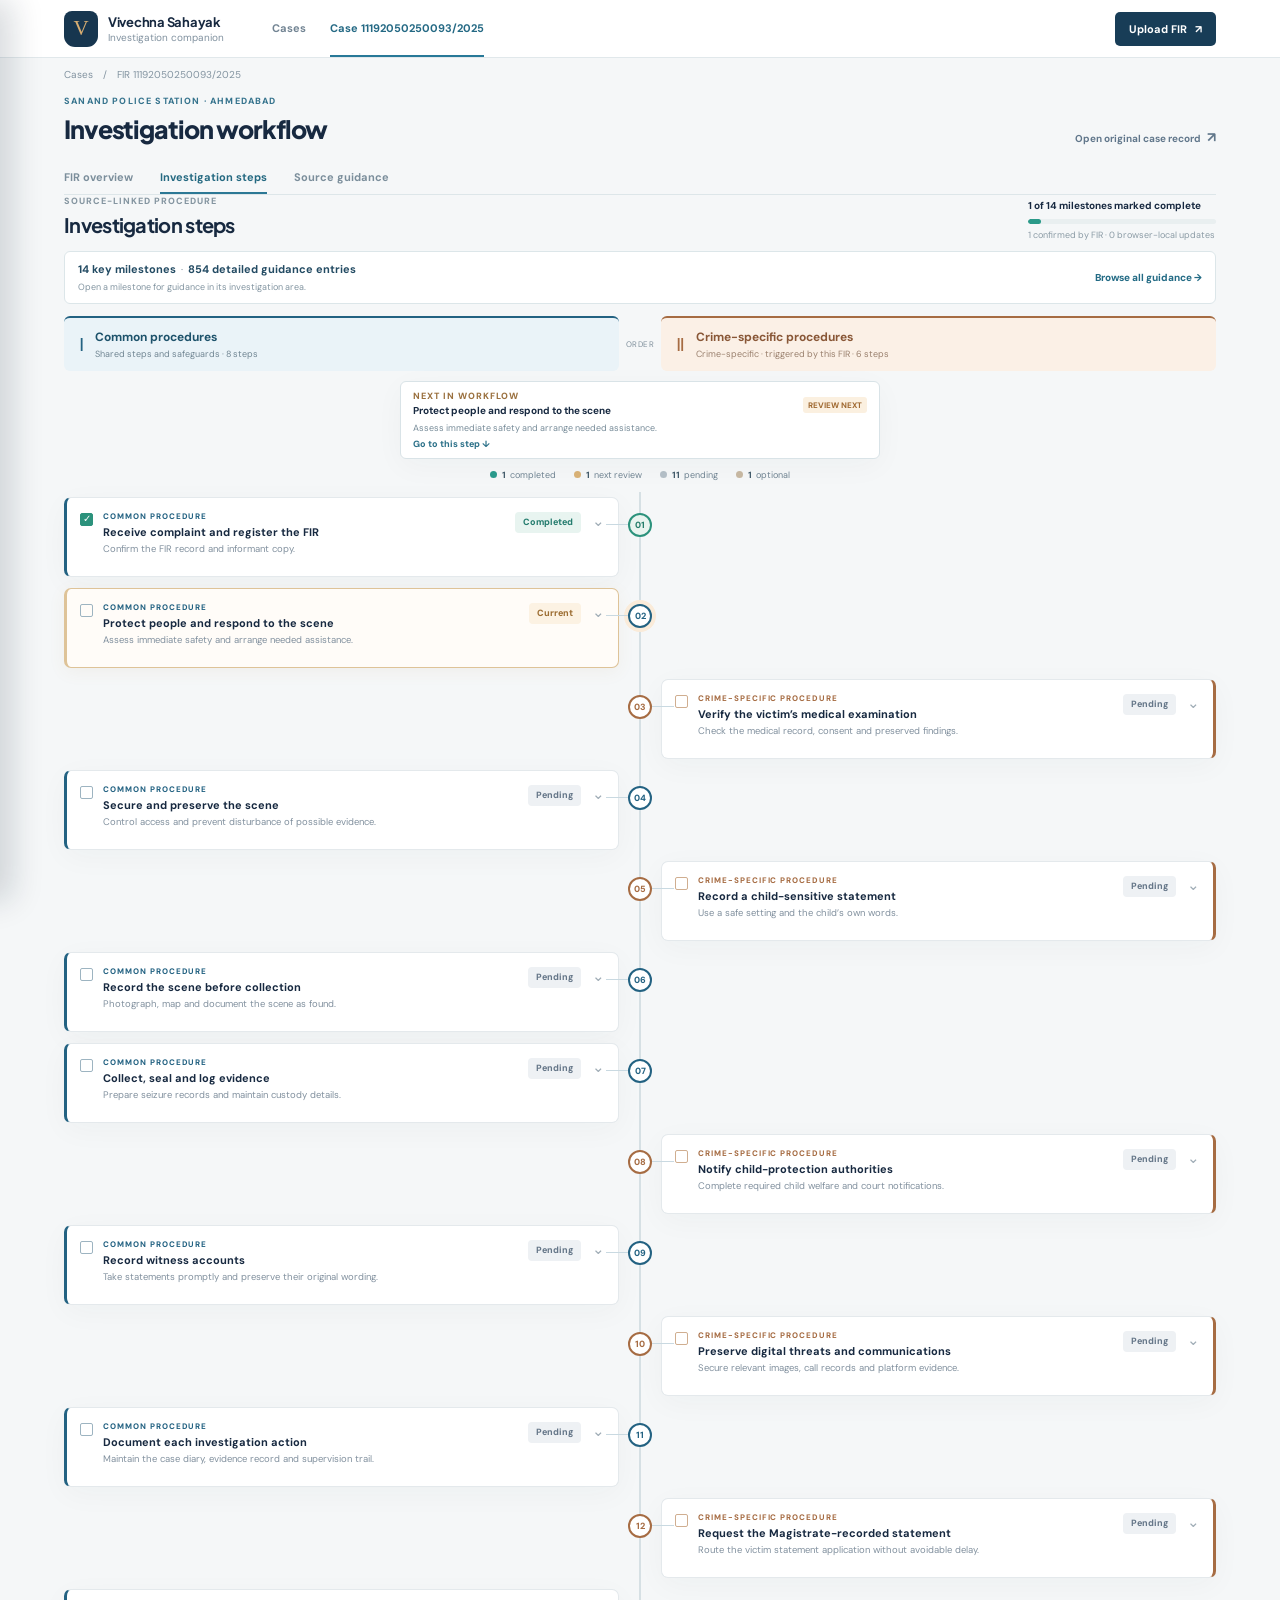
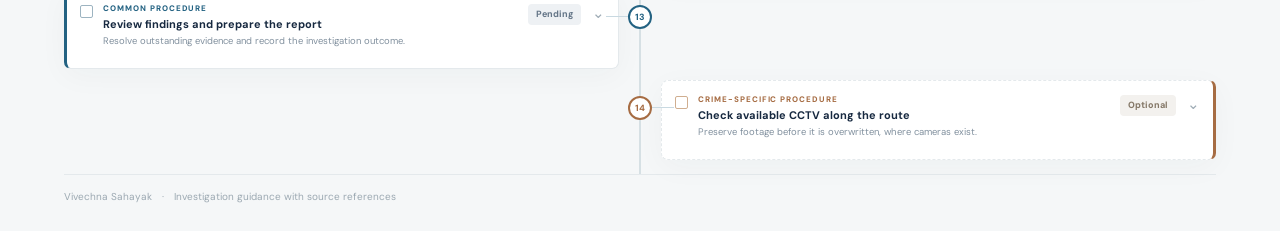
==== commit 162771b5: "Translate full investigation guidance to Gujarati" ====
--- a/docs/cases/11192050250093-2025/index.html
+++ b/docs/cases/11192050250093-2025/index.html
@@ -6,32 +6,32 @@
   <meta name="theme-color" content="#15334b">
   <meta name="description" content="Case investigation workflow with clearly separated common and crime-specific procedures.">
   <title>Investigation workflow · FIR 11192050250093/2025 · Vivechna Sahayak</title>
+  <script src="../../preferences.js?v=3"></script>
   <link rel="icon" href="../../favicon.svg" type="image/svg+xml">
   <link rel="stylesheet" href="../../styles.css">
-  <link rel="stylesheet" href="../../case.css?v=2">
+  <link rel="stylesheet" href="../../case.css?v=4">
 </head>
 <body class="case-page" data-case-data="../../case-data.json?v=2">
   <div class="shell">
     <div class="nav-edge" id="nav-edge"><button class="menu-trigger" id="menu-trigger" type="button" aria-label="Open case navigation" aria-controls="case-sidebar" aria-expanded="false"><span aria-hidden="true">☰</span></button><button class="nav-backdrop" id="nav-backdrop" type="button" aria-label="Close case navigation"></button>
-      <aside class="sidebar" id="case-sidebar" aria-label="Case navigation"><a class="brand" href="../../index.html"><span class="brand-mark">V</span><span><strong>VIVECHNA SAHAYAK</strong><small>Investigation companion</small></span></a><div class="side-label">CASE NAVIGATION</div><nav class="side-nav" aria-label="Page sections"><a href="../../index.html"><span class="nav-icon">⌂</span> All cases</a><a href="#overview"><span class="nav-icon">⌑</span> FIR overview</a><a href="#workflow" class="active"><span class="nav-icon">Ⅱ</span> Investigation steps</a><a href="#library"><span class="nav-icon">▤</span> Source guidance</a></nav><div class="side-foot"><span class="secure-dot"></span> Local planning view <small>Completion changes stay in this browser.</small></div></aside>
+      <aside class="sidebar" id="case-sidebar" aria-label="Case navigation"><a class="brand" href="../../index.html"><span class="brand-mark">V</span><span><strong>VIVECHNA SAHAYAK</strong><small>Investigation companion</small></span></a><div class="side-label">CASE NAVIGATION</div><nav class="side-nav" aria-label="Page sections"><a href="../../index.html"><span class="nav-icon">⌂</span> All cases</a><a href="#overview"><span class="nav-icon">⌑</span> FIR overview</a><a href="#workflow" class="active"><span class="nav-icon">Ⅱ</span> Investigation steps</a><a href="#library"><span class="nav-icon">▤</span> Source guidance</a></nav><div class="sidebar-bottom"><div class="side-preferences"><div class="side-label">Language</div><div class="language-switch" role="group" aria-label="Language"><button type="button" data-language="en" lang="en" aria-pressed="true">English</button><button type="button" data-language="gu" lang="gu" aria-pressed="false">ગુજરાતી</button></div><div class="side-label">Appearance</div><button type="button" class="theme-switch" id="theme-toggle" aria-pressed="false"><span aria-hidden="true">◐</span><span class="theme-light-label">Dark mode</span><span class="theme-dark-label">Light mode</span></button></div><div class="side-foot"><span class="secure-dot"></span> Local planning view <small>Completion changes stay in this browser.</small></div></div></aside>
     </div>
     <main id="top" class="main-content">
       <header class="site-header"><div class="header-inner"><a class="site-brand" href="../../index.html"><span class="site-brand-mark">V</span><span><strong>Vivechna Sahayak</strong><small>Investigation companion</small></span></a><nav aria-label="Main navigation"><a href="../../index.html">Cases</a><a class="active" href="#overview" aria-current="page">Case 11192050250093/2025</a></nav><a class="header-upload" href="http://200.234.38.244/">Upload FIR <span aria-hidden="true">↗</span></a></div></header>
       <div class="case-container">
         <div class="breadcrumb-row"><a href="../../index.html">Cases</a><span>/</span> FIR 11192050250093/2025</div>
         <div id="load-error" class="load-error" role="alert" hidden>Case guidance could not be loaded. Refresh this page to try again.</div>
-        <div class="case-heading"><div><div class="eyebrow">SANAND POLICE STATION · AHMEDABAD</div><h1>Investigation workflow</h1><p>Common procedure and crime-specific actions, ordered together so the next step is clear.</p></div><a class="source-link" href="http://200.234.38.244/cases/11192050250093-2025/index.html" target="_blank" rel="noopener noreferrer">Open original case record <span aria-hidden="true">↗</span></a></div>
+        <div class="case-heading"><div><div class="eyebrow">SANAND POLICE STATION · AHMEDABAD</div><h1>Investigation workflow</h1></div><a class="source-link" href="http://200.234.38.244/cases/11192050250093-2025/index.html" target="_blank" rel="noopener noreferrer">Open original case record <span aria-hidden="true">↗</span></a></div>
         <nav class="case-tabs" id="case-tabs" role="tablist" aria-label="Case sections"><a href="#overview" id="tab-overview" role="tab" aria-controls="overview" aria-selected="false">FIR overview</a><a href="#workflow" id="tab-workflow" role="tab" class="active" aria-controls="workflow" aria-selected="true">Investigation steps</a><a href="#library" id="tab-library" role="tab" aria-controls="library" aria-selected="false">Source guidance</a></nav>
 
-        <section id="overview" class="fir-overview" role="tabpanel" aria-labelledby="tab-overview" hidden><div class="overview-top"><div class="overview-title"><span class="overview-symbol">§</span><div><span class="label">FIR OVERVIEW</span><h2 id="overview-heading">11192050250093/2025</h2><p>Sanand Police Station · Ahmedabad District</p></div></div><div class="overview-route"><span class="label">CRIME-SPECIFIC ROUTE</span><strong>Child sexual offences · POCSO</strong><small>Also review abduction and digital evidence actions</small></div></div><div class="overview-key-fields" id="overview-key-fields" aria-label="Key FIR fields"></div><details class="overview-more"><summary><span>View all FIR fields</span><small id="overview-more-count">12 additional fields</small><span aria-hidden="true">⌄</span></summary><div class="overview-other-fields" id="overview-other-fields"></div></details><p class="overview-privacy">Personal identifiers and the exact incident location are redacted on this public page.</p></section>
+        <section id="overview" class="fir-overview" role="tabpanel" aria-labelledby="tab-overview" hidden><div class="overview-top"><div class="overview-title"><span class="overview-symbol">§</span><div><span class="label">FIR OVERVIEW</span><h2 id="overview-heading">11192050250093/2025</h2><p>Sanand Police Station · Ahmedabad District</p></div></div><div class="overview-route"><span class="label">CRIME-SPECIFIC ROUTE</span><strong>Child sexual offences · POCSO</strong><small>Also review abduction and digital evidence actions</small></div></div><div class="overview-synopsis"><span class="label">FIR ACCOUNT</span><p>The FIR alleges that a minor was contacted through Instagram. It describes threats involving photos and call recordings, travel to another location, and an alleged sexual offence.</p></div><div class="overview-key-fields" id="overview-key-fields" aria-label="Key FIR fields"></div><details class="overview-more" open><summary><span>All FIR fields</span><small id="overview-more-count">12 additional fields</small><span aria-hidden="true">⌄</span></summary><div class="overview-other-fields" id="overview-other-fields"></div></details><p class="overview-privacy">Personal identifiers and the exact incident location are redacted on this public page.</p></section>
 
-        <section class="workflow-section" id="workflow" role="tabpanel" aria-labelledby="tab-workflow"><div class="workflow-heading"><div><span class="label">SOURCE-LINKED PROCEDURE</span><h2 id="workflow-heading">Investigation steps</h2><p>Follow the numbered order. Blue steps are common to investigations; amber steps arise from this FIR.</p></div><div class="progress-compact"><strong id="progress-copy">1 of 14 milestones marked complete</strong><div class="progress-track" role="progressbar" aria-label="Investigation progress" aria-valuemin="0" aria-valuemax="14" aria-valuenow="1" id="progress-bar"><span id="progress-fill"></span></div><span id="progress-state">1 confirmed by FIR · other changes are browser-local</span></div></div>
+        <section class="workflow-section" id="workflow" role="tabpanel" aria-labelledby="tab-workflow"><div class="workflow-heading"><div><span class="label">SOURCE-LINKED PROCEDURE</span><h2 id="workflow-heading">Investigation steps</h2></div><div class="progress-compact"><strong id="progress-copy">1 of 14 milestones marked complete</strong><div class="progress-track" role="progressbar" aria-label="Investigation progress" aria-valuemin="0" aria-valuemax="14" aria-valuenow="1" id="progress-bar"><span id="progress-fill"></span></div><span id="progress-state">1 confirmed by FIR · other changes are browser-local</span></div></div>
           <div class="guidance-bridge"><div><strong><span id="milestone-count">14</span> key milestones</strong><span aria-hidden="true">·</span><strong><span id="guidance-count">854</span> detailed guidance entries</strong><small>Open a milestone for guidance in its investigation area.</small></div><button id="browse-guidance" type="button">Browse all guidance <span aria-hidden="true">→</span></button></div>
           <div class="classification" aria-label="Procedure categories"><div class="classification-common"><span class="classification-icon" aria-hidden="true">Ⅰ</span><div><strong>Common procedures</strong><small>Shared steps and safeguards · <span id="general-count">8 steps</span></small></div></div><span class="classification-middle">ORDER</span><div class="classification-specific"><span class="classification-icon" aria-hidden="true">Ⅱ</span><div><strong>Crime-specific procedures</strong><small>Crime-specific · triggered by this FIR · <span id="specific-count">6 steps</span></small></div></div></div>
           <div class="timeline-now"><span class="label">NEXT IN WORKFLOW</span><strong id="next-title">Loading case guidance…</strong><span id="next-time"></span><p id="next-reason"></p><button id="jump-next" type="button">Go to this step <span aria-hidden="true">↓</span></button></div>
           <div class="status-guide" aria-label="Step status legend"><span><i class="key-dot done"></i><b id="count-complete">1</b> completed</span><span><i class="key-dot current"></i><b id="count-current">1</b> next review</span><span><i class="key-dot pending"></i><b id="count-pending">11</b> pending</span><span><i class="key-dot optional"></i><b id="count-optional">1</b> optional</span></div>
           <div class="timeline-track" id="timeline-rows" aria-label="Investigation procedure timeline"></div>
-          <div class="record-note"><span aria-hidden="true">ⓘ</span><p>Only FIR registration is confirmed by the source record. The source does not record completion of other tasks. Check the case diary before marking a step complete. Changes on this page stay in this browser.</p></div>
         </section>
 
         <section class="library" id="library" role="tabpanel" aria-labelledby="tab-library" hidden><div class="library-heading"><div><div class="section-kicker">COMPLETE SOURCE MATERIAL</div><h2>Full investigation guidance</h2><p id="library-intro">All original guidance entries remain available here, including detailed actions, legal basis and citations.</p><small id="library-progress">0 guidance entries checked locally</small></div><span class="library-total" id="library-total"></span></div><div class="library-focus" id="library-focus" hidden><span id="library-focus-label"></span><button id="library-focus-clear" type="button">Show all guidance</button></div><div class="guidance-classes" id="guidance-classes" role="group" aria-label="Guidance classification"><button type="button" data-guidance-class="" aria-pressed="true">All <span id="class-all-count">854</span></button><button type="button" data-guidance-class="common" aria-pressed="false">Common <span id="class-common-count">414</span></button><button type="button" data-guidance-class="specific" aria-pressed="false">Crime-specific <span id="class-specific-count">310</span></button><button type="button" data-guidance-class="reference" aria-pressed="false">Supporting sources <span id="class-reference-count">130</span></button></div><div class="library-controls"><label class="search-wrap"><span aria-hidden="true">⌕</span><span class="sr-only">Search guidance</span><input id="library-search" type="search" placeholder="Search guidance, sections, sources…"></label><select id="library-phase" aria-label="Filter guidance time"><option value="">All times</option><option value="now">Right now</option><option value="24h">Within 24 hours</option><option value="week">This week</option><option value="later">Before charge sheet</option></select><select id="library-priority" aria-label="Filter guidance importance"><option value="">All importance</option><option value="MUST_DO">Must do</option><option value="SHOULD_DO">Should do</option><option value="REFERENCE">Reference</option></select><select id="library-group" aria-label="Filter guidance group"><option value="">All activities</option></select></div><p class="library-filter-note" id="library-filter-note">Guidance includes required, conditional and reference material. Checklist changes stay in this browser.</p><div id="library-results" class="library-results" aria-live="polite"></div><button id="library-more" class="more-button" type="button" hidden>Show more guidance</button><p class="library-footnote"><span id="source-count">854</span> redacted source entries · <a href="http://200.234.38.244/cases/11192050250093-2025/index.html" target="_blank" rel="noopener noreferrer">Open full original case record ↗</a></p></section>
@@ -39,6 +39,6 @@
       <footer class="footer">Vivechna Sahayak <span>·</span> Investigation guidance with source references</footer>
     </main>
   </div>
-  <script src="../../app.js?v=2" defer></script>
+  <script src="../../app.js?v=5" defer></script>
 </body>
 </html>
--- a/docs/case.css
+++ b/docs/case.css
@@ -17,3 +17,61 @@
 .library-heading #library-progress{display:block;margin-top:8px;color:#6f8592;font-size:10px}.guidance-classes{display:flex;gap:6px;margin:17px 0 0;overflow-x:auto;padding-bottom:2px}.guidance-classes button{border:1px solid #d9e4e8;background:#fff;color:#577182;border-radius:5px;padding:8px 11px;white-space:nowrap;font-size:10px;font-weight:800}.guidance-classes button span{font-size:9px;margin-left:4px;color:#8b9eaa}.guidance-classes button[aria-pressed=true]{background:#234f68;border-color:#234f68;color:#fff}.guidance-classes button[aria-pressed=true] span{color:#cbe0e9}.guidance-classes button:focus-visible,.source-check-row:focus-within,.source-check-head button:focus-visible,.source-background>summary:focus-visible{outline:2px solid #287998;outline-offset:2px}.result-progress{font-size:9px;color:#6c8290;background:#edf2f4;border-radius:3px;padding:4px 6px;white-space:nowrap}.library-result.checked .result-progress{color:#267868;background:#e7f3ee}.source-checklist{margin:10px 0 14px;border:1px solid #dde7e9;border-radius:6px;overflow:hidden}.source-check-head{display:flex;align-items:center;gap:10px;padding:10px 12px;background:#f6f9fa}.source-check-head strong{font-size:10px;color:#34556a}.source-check-head span{font-size:9px;color:#81939e}.source-check-head button{margin-left:auto;border:0;background:none;color:#286f88;font-size:9px;font-weight:800;white-space:nowrap;padding:4px}.source-check-items{display:grid}.source-check-row{display:flex;align-items:flex-start;gap:11px;min-height:44px;padding:11px 12px;border-top:1px solid #eef2f3;cursor:pointer;color:#425a6b;font-size:10.5px;line-height:1.5}.source-check-row:hover{background:#f9fbfb}.source-check-row input{accent-color:#288776;width:18px;height:18px;flex:0 0 18px;margin:0}.source-check-row.nested{padding-left:35px;background:#fafcfc}.source-check-row input:checked+span{color:#748b93}.source-background{border-top:1px solid #e7edef;padding-top:4px}.library-result .source-background>summary{display:flex;align-items:center;gap:8px;list-style:none;padding:11px 0;color:#39718a;font-size:10px;font-weight:800}.source-background>summary::-webkit-details-marker{display:none}.source-background>summary span{margin-left:auto;transition:transform .2s}.source-background[open]>summary span{transform:rotate(180deg)}.source-background>div{padding-bottom:5px}.source-background h4:first-child{margin-top:4px}
 @media(max-width:620px){.guidance-classes{margin-top:13px}.guidance-classes button{padding:8px 10px}.library-result summary{gap:6px}.result-progress,.result-status{font-size:8px}.source-check-head{flex-wrap:wrap}.source-check-head button{margin-left:0}.source-check-row.nested{padding-left:28px}}
 .fir-overview>.overview-top{padding:18px 20px}@media(max-width:620px){.fir-overview>.overview-top{padding:14px}}
+
+/* Case navigation preferences stay inside the existing hover/focus drawer. */
+.nav-edge .sidebar{overflow-y:auto}
+.sidebar-bottom{margin-top:auto}
+.side-preferences{padding:17px 12px 12px;border-top:1px solid #2b4257}
+.side-preferences .side-label{padding:0 0 8px;color:#a7bdca}
+.side-preferences .side-label:not(:first-child){padding-top:15px}
+.language-switch{display:grid;grid-template-columns:1fr 1fr;gap:4px;padding:3px;background:#10283d;border:1px solid #334b60;border-radius:7px}
+.language-switch button{border:0;border-radius:4px;padding:8px 4px;background:transparent;color:#aebfca;font-size:11px;font-weight:700;min-height:35px}
+.language-switch button[aria-pressed=true]{background:#31546b;color:#fff;box-shadow:0 1px 4px rgba(0,0,0,.18)}
+.theme-switch{display:flex;align-items:center;gap:10px;width:100%;min-height:38px;padding:8px 10px;border:1px solid #334b60;border-radius:6px;background:#19364c;color:#e1eaf0;text-align:left;font-size:11px;font-weight:700}
+.theme-switch:hover,.language-switch button:hover{background:#31546b;color:#fff}
+.theme-switch>span:first-child{font-size:16px;color:#d9b983}
+.theme-dark-label{display:none}
+html[data-theme=dark] .theme-light-label{display:none}
+html[data-theme=dark] .theme-dark-label{display:inline}
+.side-preferences button:focus-visible{outline:2px solid #f1cb8c;outline-offset:2px}
+.sidebar-bottom .side-foot{margin-top:7px;padding-top:12px}
+#source-language-note{display:block;margin-top:7px;color:#547287;line-height:1.5}
+
+/* Dark palette applies across the case workspace, including expanded source material. */
+html[data-theme=dark]{color-scheme:dark;--ink:#e7eef3;--muted:#a6b7c3;--line:#34495a;--paper:#1b2d3c;--bg:#101d29;--common:#76bbdd;--common-soft:#1b3446;--related:#e2aa7e;--related-soft:#3a2c27;--teal:#63bdac;--teal-soft:#1f3d3d;--amber-soft:#3d3228;--shadow:0 7px 30px rgba(0,0,0,.12);background:#101d29}
+html[data-theme=dark] .case-page{background:#101d29;color:#e7eef3}
+html[data-theme=dark] .site-header,html[data-theme=dark] .fir-overview,html[data-theme=dark] .guidance-bridge,html[data-theme=dark] .timeline-now,html[data-theme=dark] .step-card,html[data-theme=dark] .library,html[data-theme=dark] .guidance-classes button,html[data-theme=dark] .search-wrap,html[data-theme=dark] .library select,html[data-theme=dark] .more-button{background:#1b2d3c;color:#e7eef3;border-color:#34495a}
+html[data-theme=dark] .site-header nav a,html[data-theme=dark] .case-tabs a,html[data-theme=dark] .breadcrumb-row,html[data-theme=dark] .case-heading p,html[data-theme=dark] .workflow-heading p,html[data-theme=dark] .overview-title p,html[data-theme=dark] .overview-route small,html[data-theme=dark] .overview-field span,html[data-theme=dark] .overview-more summary small,html[data-theme=dark] .progress-compact>span,html[data-theme=dark] .status-guide,html[data-theme=dark] .step-main small,html[data-theme=dark] .step-detail,html[data-theme=dark] .detail-foot small,html[data-theme=dark] .result-detail,html[data-theme=dark] .result-detail small,html[data-theme=dark] .source-check-row,html[data-theme=dark] .library-heading p,html[data-theme=dark] .library-filter-note,html[data-theme=dark] .library-footnote,html[data-theme=dark] .footer{color:#a9bdca}
+html[data-theme=dark] .case-heading .eyebrow,html[data-theme=dark] .section-kicker,html[data-theme=dark] .eyebrow,html[data-theme=dark] .label{color:#a9c4d3}
+html[data-theme=dark] .overview-route strong,html[data-theme=dark] .classification-specific strong{color:#f0bf98}
+html[data-theme=dark] .overview-field strong,html[data-theme=dark] .status-guide b,html[data-theme=dark] .guidance-bridge strong,html[data-theme=dark] .source-check-head strong,html[data-theme=dark] .related-guidance strong,html[data-theme=dark] .classification-common strong{color:#e3edf3}
+html[data-theme=dark] .overview-top,html[data-theme=dark] .overview-field,html[data-theme=dark] .overview-other-fields,html[data-theme=dark] .overview-route,html[data-theme=dark] .case-tabs,html[data-theme=dark] .step-detail,html[data-theme=dark] .related-guidance,html[data-theme=dark] .library-result,html[data-theme=dark] .library-footnote,html[data-theme=dark] .source-background,html[data-theme=dark] .source-checklist,html[data-theme=dark] .source-check-row,html[data-theme=dark] .footer{border-color:#34495a}
+html[data-theme=dark] .overview-privacy,html[data-theme=dark] .record-note,html[data-theme=dark] .library-focus,html[data-theme=dark] .source-check-head,html[data-theme=dark] .source-check-row.nested,html[data-theme=dark] .citation-tag,html[data-theme=dark] .result-progress,html[data-theme=dark] .result-status,html[data-theme=dark] .library-total{background:#233b4c;color:#bdcfda}
+html[data-theme=dark] .timeline-row.current .step-card{background:#302e2b;border-color:#9e784e}
+html[data-theme=dark] .timeline-marker span{background:#1b2d3c}
+html[data-theme=dark] .timeline-row.complete .timeline-marker span{background:#234c45}
+html[data-theme=dark] .timeline-track:before{background:#3d5667}
+html[data-theme=dark] .classification-common{background:#1b3446}
+html[data-theme=dark] .classification-specific{background:#3a2c27}
+html[data-theme=dark] .classification small{color:#b5c6d0}
+html[data-theme=dark] .step-card summary:hover,html[data-theme=dark] .library-result summary:hover,html[data-theme=dark] .overview-more summary:hover,html[data-theme=dark] .source-check-row:hover{background:#263d4d}
+html[data-theme=dark] .step-detail .complete-button,html[data-theme=dark] .guidance-classes button,html[data-theme=dark] .source-check-head button,html[data-theme=dark] .library-focus button{color:#a7d5e6}
+html[data-theme=dark] .step-detail .complete-button{background:#24413f;border-color:#457970}
+html[data-theme=dark] .badge.complete,html[data-theme=dark] .library-result.checked .result-progress{background:#234e46;color:#a4e1d1}
+html[data-theme=dark] .badge.current{background:#483928;color:#f2cf9e}
+html[data-theme=dark] .badge.pending,html[data-theme=dark] .badge.optional{background:#304354;color:#c6d3dc}
+html[data-theme=dark] .guidance-classes button[aria-pressed=true]{background:#386c89;color:#fff;border-color:#6db0d1}
+html[data-theme=dark] .search-wrap input{color:#e7eef3}
+html[data-theme=dark] .search-wrap input::placeholder{color:#9eb4c1}
+html[data-theme=dark] .header-upload{background:#39789a}
+html[data-theme=dark] .menu-trigger{background:#1b2d3c;color:#e7eef3}
+html[data-theme=dark] #source-language-note{color:#a9c8d8}
+.overview-synopsis{border-bottom:1px solid #e7ecee;padding:15px 20px!important;background:#f9fbfc}
+.overview-synopsis p{font-size:11px;line-height:1.6;color:#425a6b;margin:6px 0 0;max-width:760px}
+html[data-theme=dark] .overview-synopsis{background:#203443;border-color:#34495a}
+html[data-theme=dark] .overview-synopsis p{color:#c2d1db}
+@media(max-width:620px){.overview-synopsis{padding:12px 14px!important}}
+html[data-theme=dark] .guidance-bridge button,html[data-theme=dark] .timeline-now button,html[data-theme=dark] .related-guidance button{color:#9ed8ef}
+html[data-theme=dark] .guidance-bridge small,html[data-theme=dark] .timeline-now p,html[data-theme=dark] .classification small{color:#b4c7d1}
+html[data-theme=dark] .timeline-now .label{color:#e4b77c}
+html[data-theme=dark] .classification-specific small{color:#d3bda9}
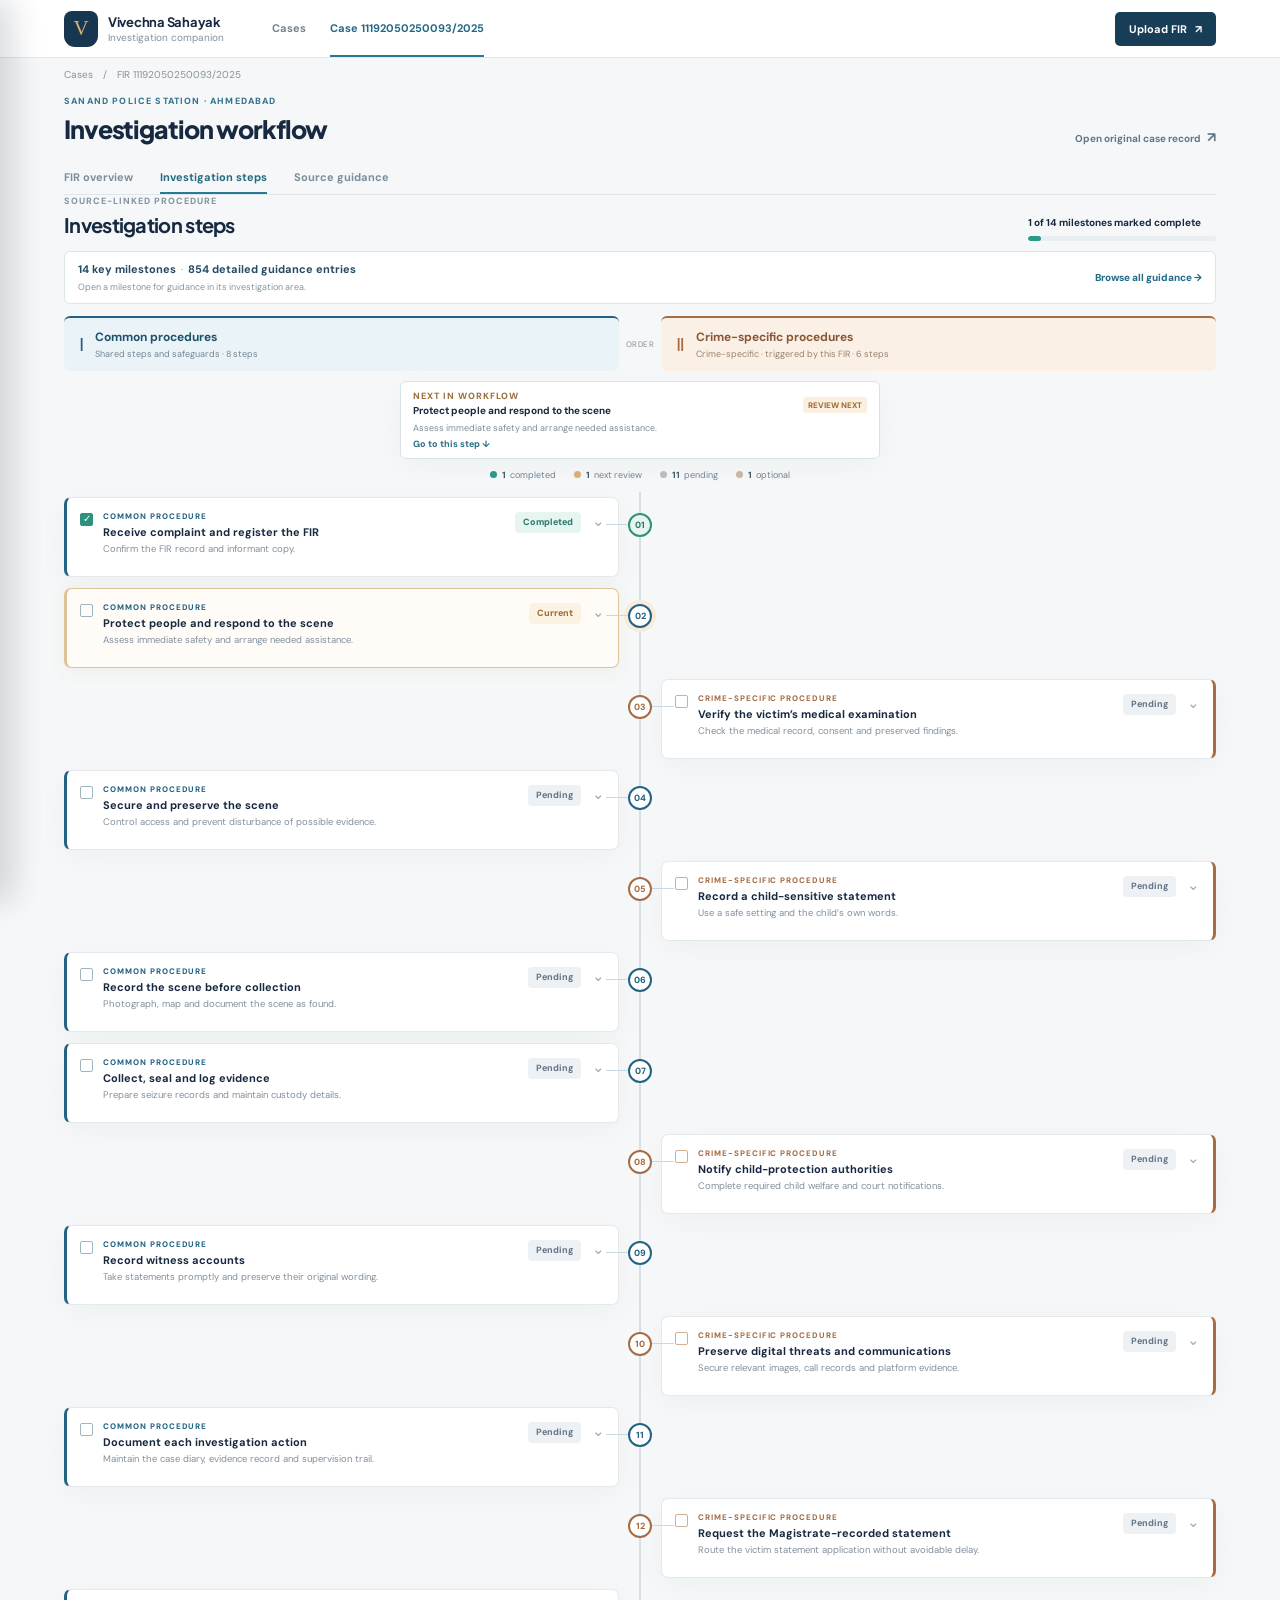
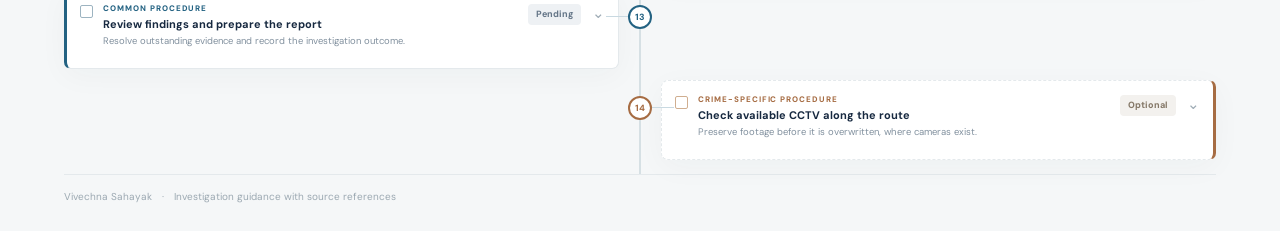
==== commit 31cc40c3: "Remove progress status subline" ====
--- a/docs/cases/11192050250093-2025/index.html
+++ b/docs/cases/11192050250093-2025/index.html
@@ -24,9 +24,9 @@
         <div class="case-heading"><div><div class="eyebrow">SANAND POLICE STATION · AHMEDABAD</div><h1>Investigation workflow</h1></div><a class="source-link" href="http://200.234.38.244/cases/11192050250093-2025/index.html" target="_blank" rel="noopener noreferrer">Open original case record <span aria-hidden="true">↗</span></a></div>
         <nav class="case-tabs" id="case-tabs" role="tablist" aria-label="Case sections"><a href="#overview" id="tab-overview" role="tab" aria-controls="overview" aria-selected="false">FIR overview</a><a href="#workflow" id="tab-workflow" role="tab" class="active" aria-controls="workflow" aria-selected="true">Investigation steps</a><a href="#library" id="tab-library" role="tab" aria-controls="library" aria-selected="false">Source guidance</a></nav>
 
-        <section id="overview" class="fir-overview" role="tabpanel" aria-labelledby="tab-overview" hidden><div class="overview-top"><div class="overview-title"><span class="overview-symbol">§</span><div><span class="label">FIR OVERVIEW</span><h2 id="overview-heading">11192050250093/2025</h2><p>Sanand Police Station · Ahmedabad District</p></div></div><div class="overview-route"><span class="label">CRIME-SPECIFIC ROUTE</span><strong>Child sexual offences · POCSO</strong><small>Also review abduction and digital evidence actions</small></div></div><div class="overview-synopsis"><span class="label">FIR ACCOUNT</span><p>The FIR alleges that a minor was contacted through Instagram. It describes threats involving photos and call recordings, travel to another location, and an alleged sexual offence.</p></div><div class="overview-key-fields" id="overview-key-fields" aria-label="Key FIR fields"></div><details class="overview-more" open><summary><span>All FIR fields</span><small id="overview-more-count">12 additional fields</small><span aria-hidden="true">⌄</span></summary><div class="overview-other-fields" id="overview-other-fields"></div></details><p class="overview-privacy">Personal identifiers and the exact incident location are redacted on this public page.</p></section>
+        <section id="overview" class="fir-overview" role="tabpanel" aria-labelledby="tab-overview" hidden><div class="overview-top"><div class="overview-title"><span class="overview-symbol">§</span><div><span class="label">FIR OVERVIEW</span><h2 id="overview-heading">11192050250093/2025</h2><p>Sanand Police Station · Ahmedabad District</p></div></div><div class="overview-route"><span class="label">CRIME-SPECIFIC ROUTE</span><strong>Child sexual offences · POCSO</strong><small>Also review abduction and digital evidence actions</small></div></div><div class="overview-synopsis"><span class="label">FIR ACCOUNT</span><p>The FIR alleges that a minor was contacted through Instagram. It describes threats involving photos and call recordings, travel to another location, and an alleged sexual offence.</p></div><div class="overview-key-fields" id="overview-key-fields" aria-label="Key FIR fields"></div><details class="overview-more" open><summary><span>All FIR fields</span><small id="overview-more-count">12 additional fields</small><span aria-hidden="true">⌄</span></summary><div class="overview-other-fields" id="overview-other-fields"></div></details></section>
 
-        <section class="workflow-section" id="workflow" role="tabpanel" aria-labelledby="tab-workflow"><div class="workflow-heading"><div><span class="label">SOURCE-LINKED PROCEDURE</span><h2 id="workflow-heading">Investigation steps</h2></div><div class="progress-compact"><strong id="progress-copy">1 of 14 milestones marked complete</strong><div class="progress-track" role="progressbar" aria-label="Investigation progress" aria-valuemin="0" aria-valuemax="14" aria-valuenow="1" id="progress-bar"><span id="progress-fill"></span></div><span id="progress-state">1 confirmed by FIR · other changes are browser-local</span></div></div>
+        <section class="workflow-section" id="workflow" role="tabpanel" aria-labelledby="tab-workflow"><div class="workflow-heading"><div><span class="label">SOURCE-LINKED PROCEDURE</span><h2 id="workflow-heading">Investigation steps</h2></div><div class="progress-compact"><strong id="progress-copy">1 of 14 milestones marked complete</strong><div class="progress-track" role="progressbar" aria-label="Investigation progress" aria-valuemin="0" aria-valuemax="14" aria-valuenow="1" id="progress-bar"><span id="progress-fill"></span></div></div></div>
           <div class="guidance-bridge"><div><strong><span id="milestone-count">14</span> key milestones</strong><span aria-hidden="true">·</span><strong><span id="guidance-count">854</span> detailed guidance entries</strong><small>Open a milestone for guidance in its investigation area.</small></div><button id="browse-guidance" type="button">Browse all guidance <span aria-hidden="true">→</span></button></div>
           <div class="classification" aria-label="Procedure categories"><div class="classification-common"><span class="classification-icon" aria-hidden="true">Ⅰ</span><div><strong>Common procedures</strong><small>Shared steps and safeguards · <span id="general-count">8 steps</span></small></div></div><span class="classification-middle">ORDER</span><div class="classification-specific"><span class="classification-icon" aria-hidden="true">Ⅱ</span><div><strong>Crime-specific procedures</strong><small>Crime-specific · triggered by this FIR · <span id="specific-count">6 steps</span></small></div></div></div>
           <div class="timeline-now"><span class="label">NEXT IN WORKFLOW</span><strong id="next-title">Loading case guidance…</strong><span id="next-time"></span><p id="next-reason"></p><button id="jump-next" type="button">Go to this step <span aria-hidden="true">↓</span></button></div>
@@ -34,7 +34,7 @@
           <div class="timeline-track" id="timeline-rows" aria-label="Investigation procedure timeline"></div>
         </section>
 
-        <section class="library" id="library" role="tabpanel" aria-labelledby="tab-library" hidden><div class="library-heading"><div><div class="section-kicker">COMPLETE SOURCE MATERIAL</div><h2>Full investigation guidance</h2><p id="library-intro">All original guidance entries remain available here, including detailed actions, legal basis and citations.</p><small id="library-progress">0 guidance entries checked locally</small></div><span class="library-total" id="library-total"></span></div><div class="library-focus" id="library-focus" hidden><span id="library-focus-label"></span><button id="library-focus-clear" type="button">Show all guidance</button></div><div class="guidance-classes" id="guidance-classes" role="group" aria-label="Guidance classification"><button type="button" data-guidance-class="" aria-pressed="true">All <span id="class-all-count">854</span></button><button type="button" data-guidance-class="common" aria-pressed="false">Common <span id="class-common-count">414</span></button><button type="button" data-guidance-class="specific" aria-pressed="false">Crime-specific <span id="class-specific-count">310</span></button><button type="button" data-guidance-class="reference" aria-pressed="false">Supporting sources <span id="class-reference-count">130</span></button></div><div class="library-controls"><label class="search-wrap"><span aria-hidden="true">⌕</span><span class="sr-only">Search guidance</span><input id="library-search" type="search" placeholder="Search guidance, sections, sources…"></label><select id="library-phase" aria-label="Filter guidance time"><option value="">All times</option><option value="now">Right now</option><option value="24h">Within 24 hours</option><option value="week">This week</option><option value="later">Before charge sheet</option></select><select id="library-priority" aria-label="Filter guidance importance"><option value="">All importance</option><option value="MUST_DO">Must do</option><option value="SHOULD_DO">Should do</option><option value="REFERENCE">Reference</option></select><select id="library-group" aria-label="Filter guidance group"><option value="">All activities</option></select></div><p class="library-filter-note" id="library-filter-note">Guidance includes required, conditional and reference material. Checklist changes stay in this browser.</p><div id="library-results" class="library-results" aria-live="polite"></div><button id="library-more" class="more-button" type="button" hidden>Show more guidance</button><p class="library-footnote"><span id="source-count">854</span> redacted source entries · <a href="http://200.234.38.244/cases/11192050250093-2025/index.html" target="_blank" rel="noopener noreferrer">Open full original case record ↗</a></p></section>
+        <section class="library" id="library" role="tabpanel" aria-labelledby="tab-library" hidden><div class="library-heading"><div><div class="section-kicker">COMPLETE SOURCE MATERIAL</div><h2>Full investigation guidance</h2><p id="library-intro">All original guidance entries remain available here, including detailed actions, legal basis and citations.</p><small id="library-progress">0 guidance entries checked locally</small></div><span class="library-total" id="library-total"></span></div><div class="library-focus" id="library-focus" hidden><span id="library-focus-label"></span><button id="library-focus-clear" type="button">Show all guidance</button></div><div class="guidance-classes" id="guidance-classes" role="group" aria-label="Guidance classification"><button type="button" data-guidance-class="" aria-pressed="true">All <span id="class-all-count">854</span></button><button type="button" data-guidance-class="common" aria-pressed="false">Common <span id="class-common-count">414</span></button><button type="button" data-guidance-class="specific" aria-pressed="false">Crime-specific <span id="class-specific-count">310</span></button><button type="button" data-guidance-class="reference" aria-pressed="false">Supporting sources <span id="class-reference-count">130</span></button></div><div class="library-controls"><label class="search-wrap"><span aria-hidden="true">⌕</span><span class="sr-only">Search guidance</span><input id="library-search" type="search" placeholder="Search guidance, sections, sources…"></label><select id="library-phase" aria-label="Filter guidance time"><option value="">All times</option><option value="now">Right now</option><option value="24h">Within 24 hours</option><option value="week">This week</option><option value="later">Before charge sheet</option></select><select id="library-priority" aria-label="Filter guidance importance"><option value="">All importance</option><option value="MUST_DO">Must do</option><option value="SHOULD_DO">Should do</option><option value="REFERENCE">Reference</option></select><select id="library-group" aria-label="Filter guidance group"><option value="">All activities</option></select></div><p class="library-filter-note" id="library-filter-note">Guidance includes required, conditional and reference material. Checklist changes stay in this browser.</p><div id="library-results" class="library-results" aria-live="polite"></div><button id="library-more" class="more-button" type="button" hidden>Show more guidance</button><p class="library-footnote"><span id="source-count">854</span> source entries · <a href="http://200.234.38.244/cases/11192050250093-2025/index.html" target="_blank" rel="noopener noreferrer">Open full original case record ↗</a></p></section>
       </div>
       <footer class="footer">Vivechna Sahayak <span>·</span> Investigation guidance with source references</footer>
     </main>
